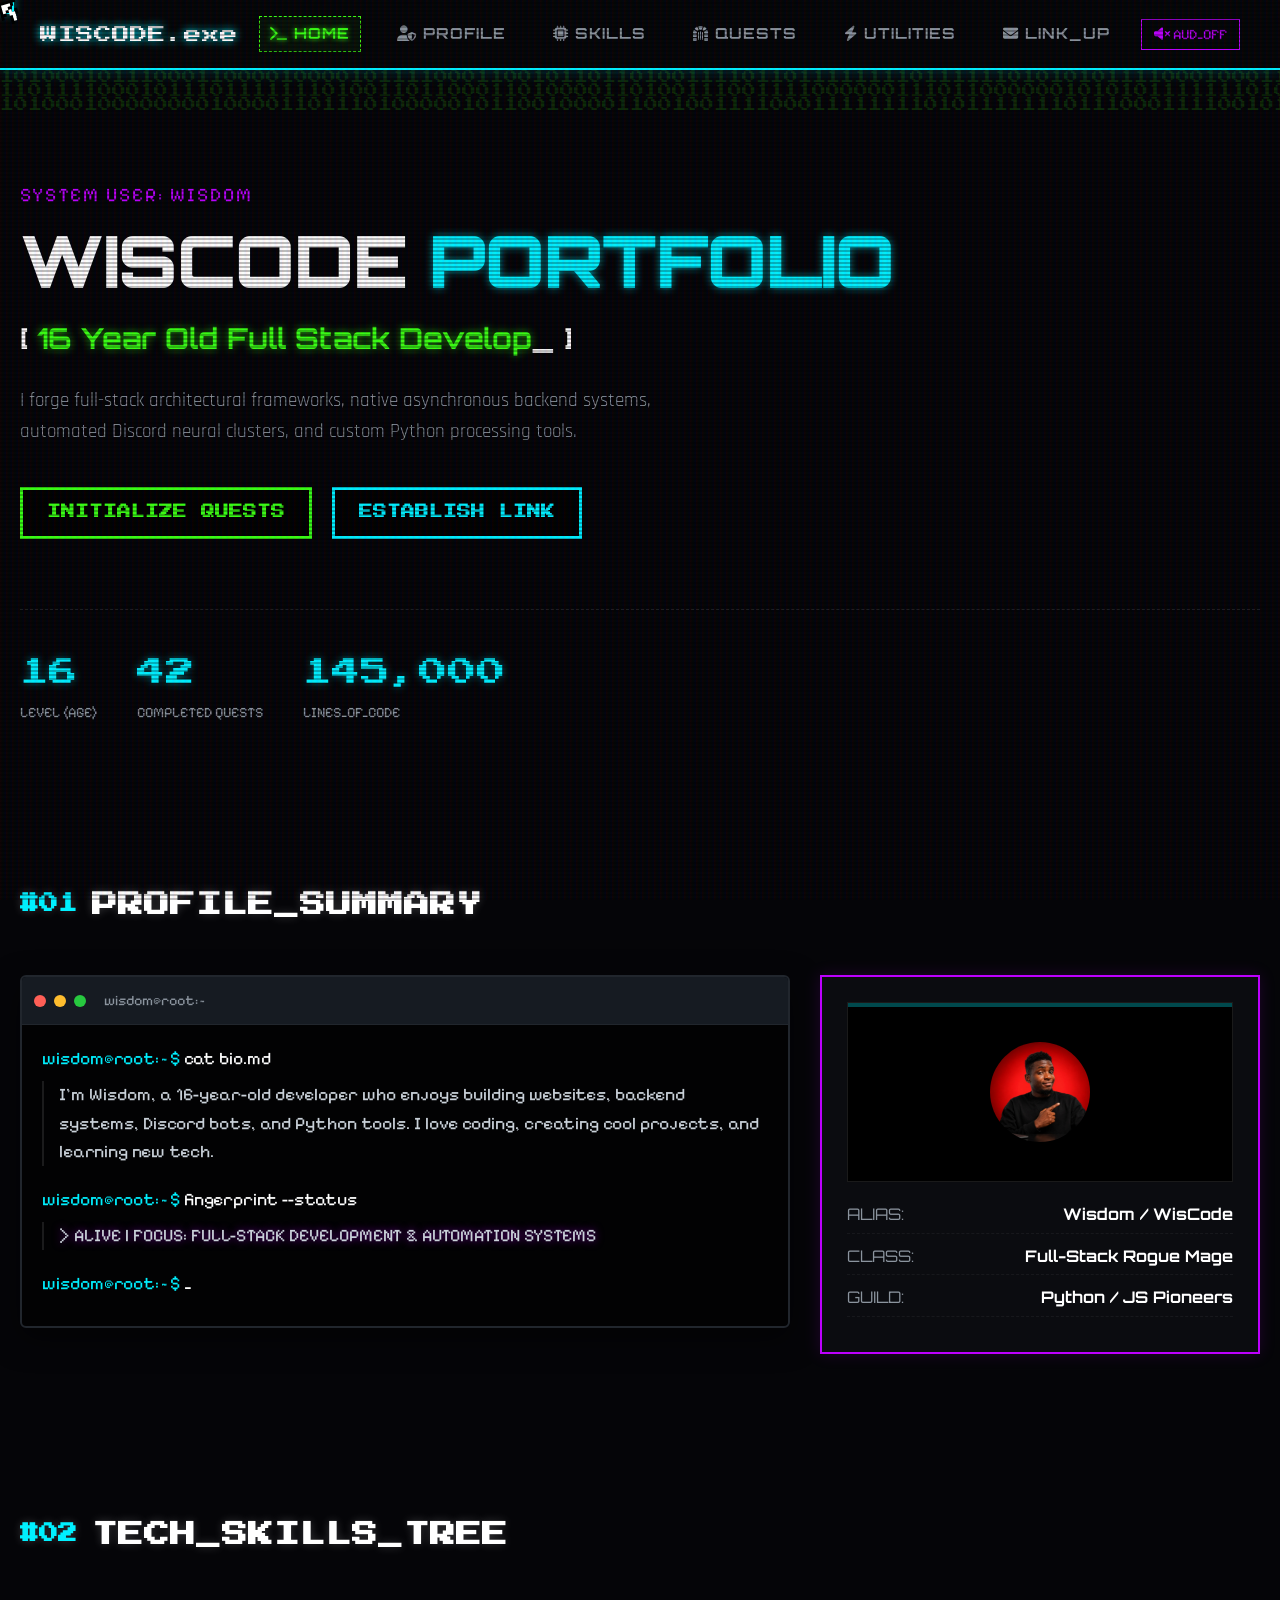
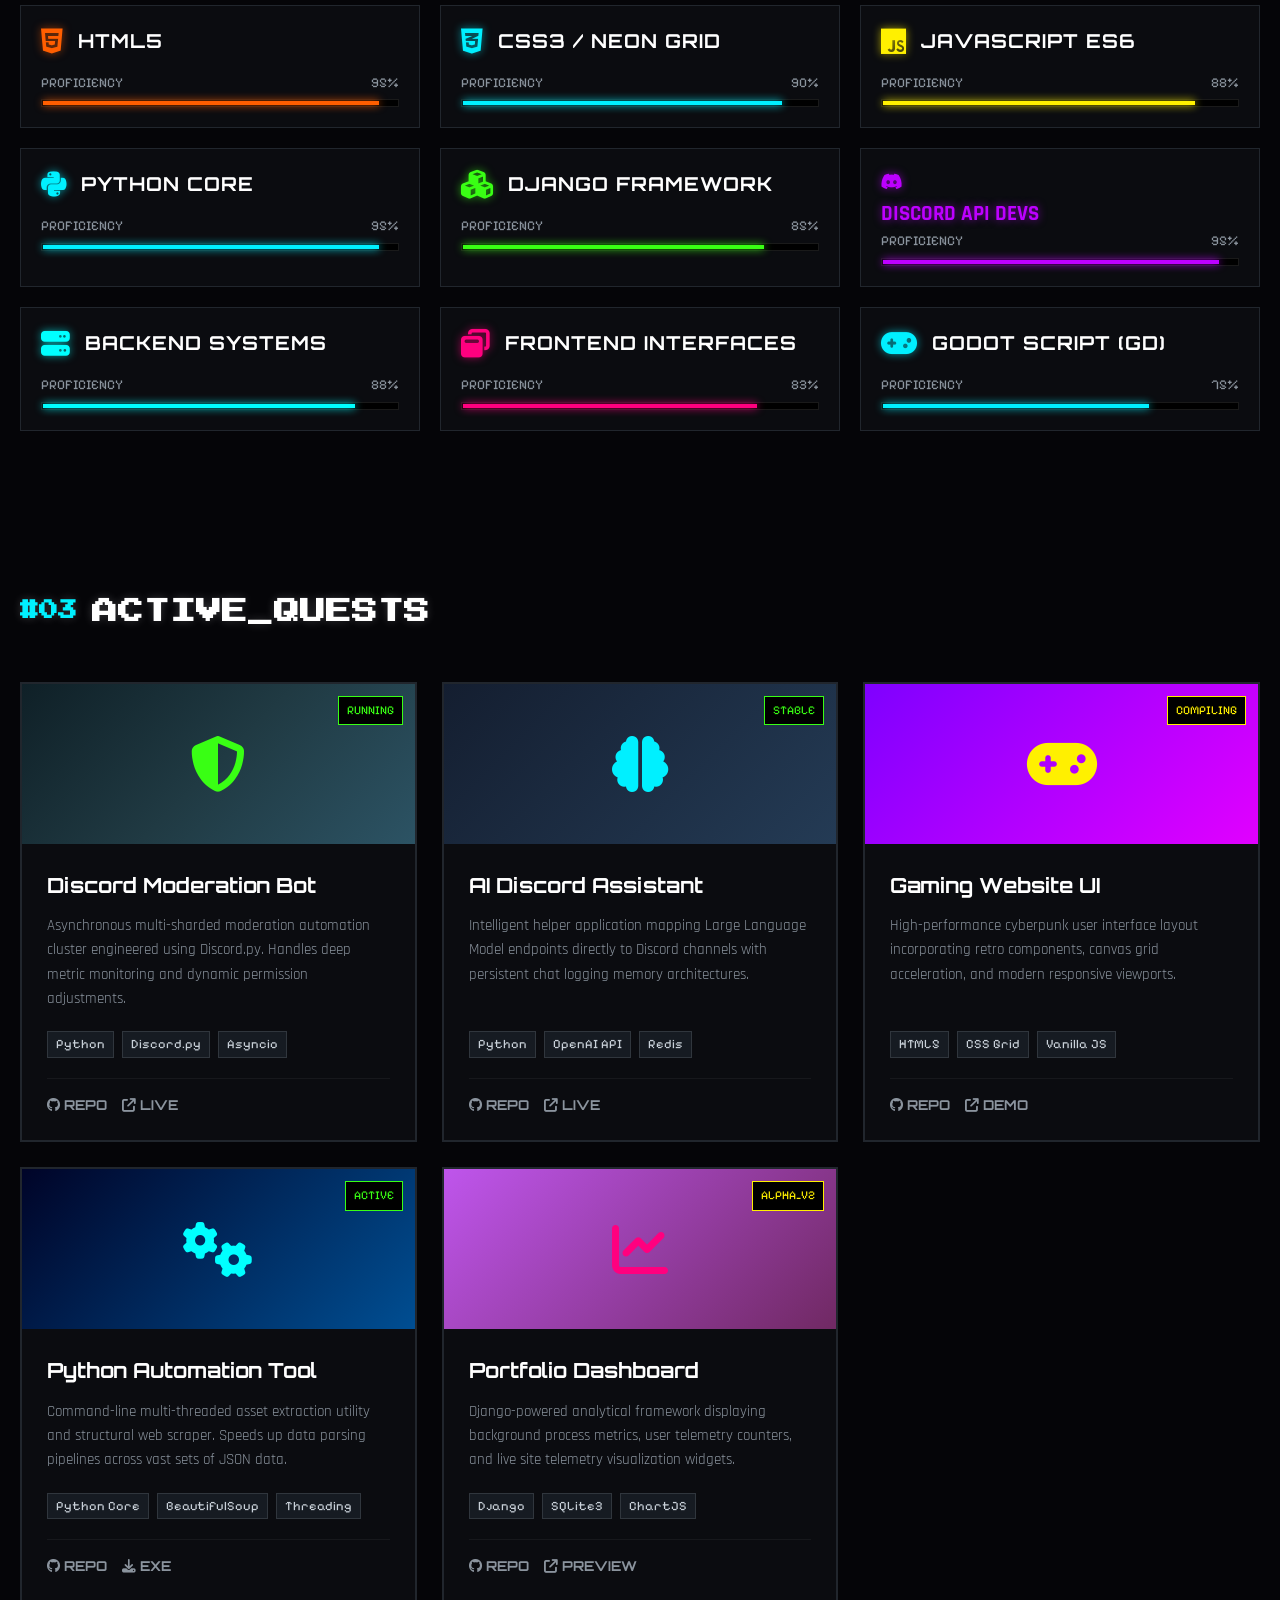
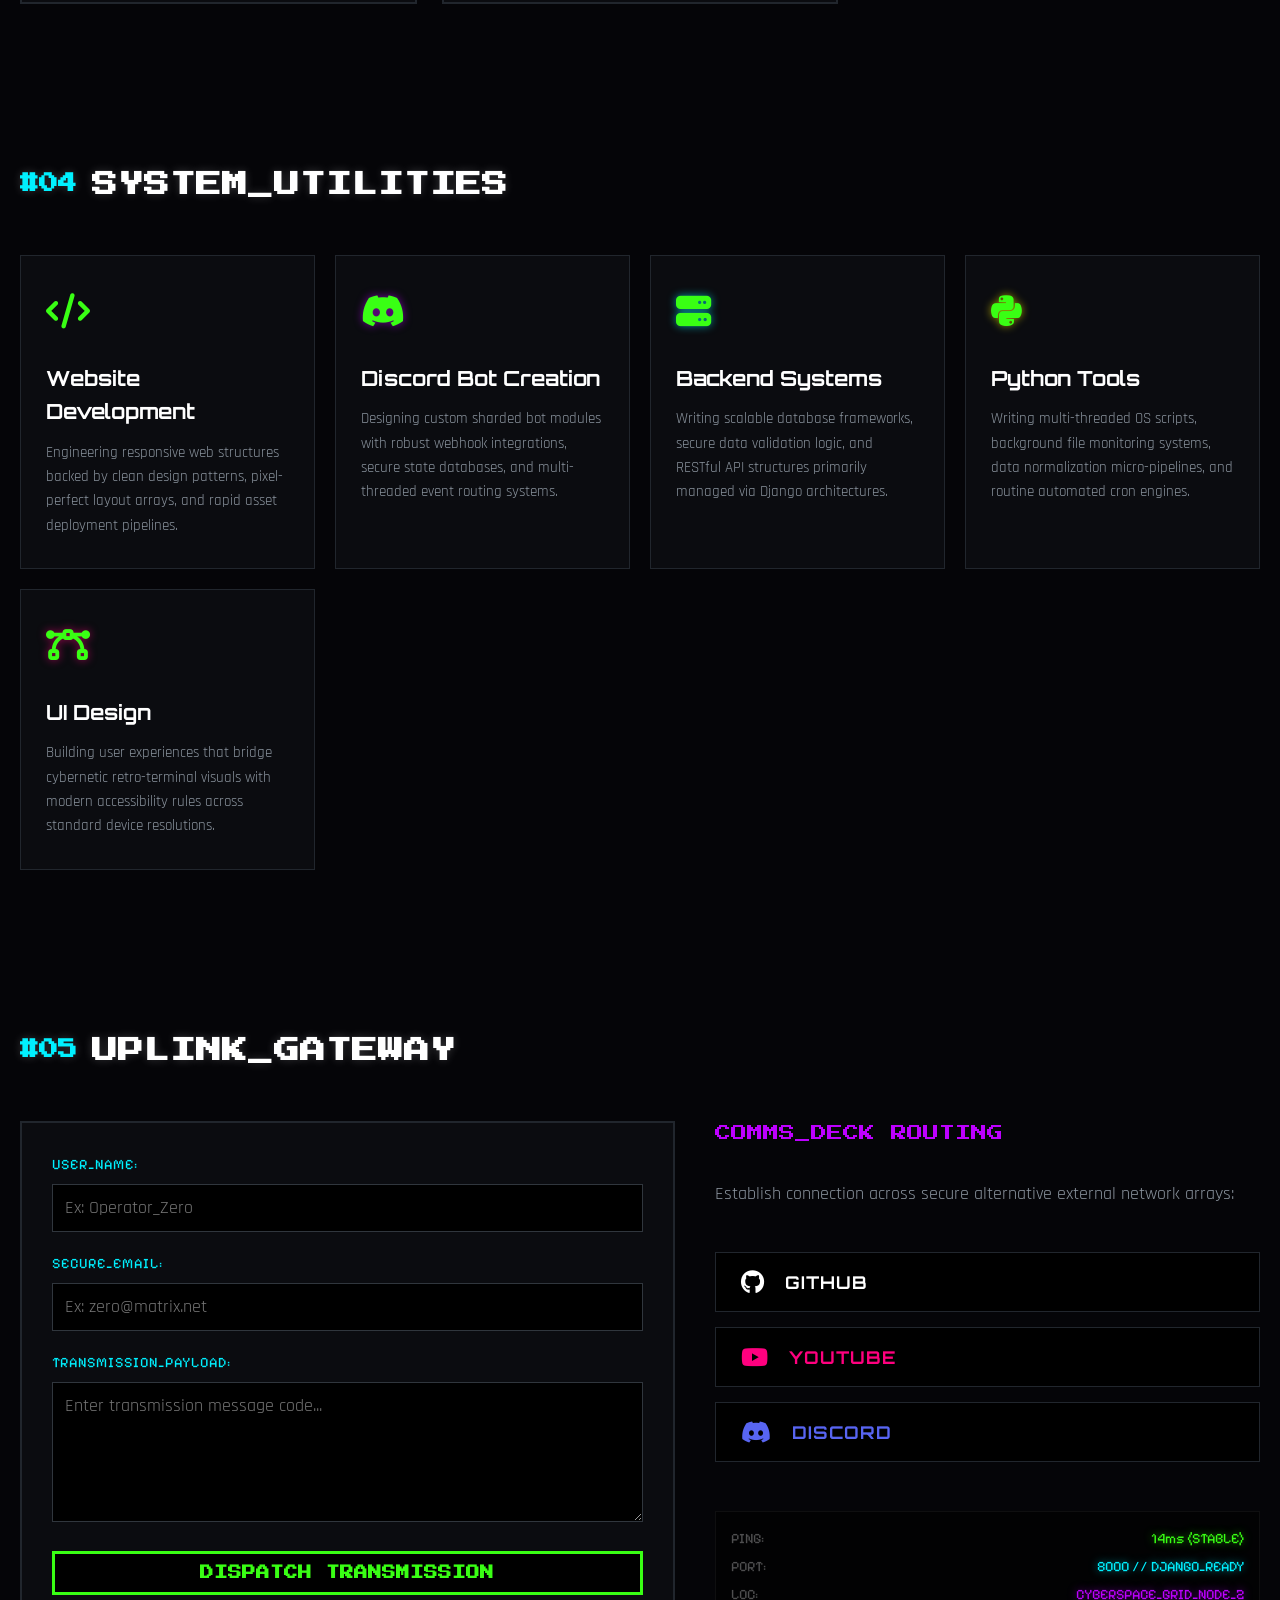
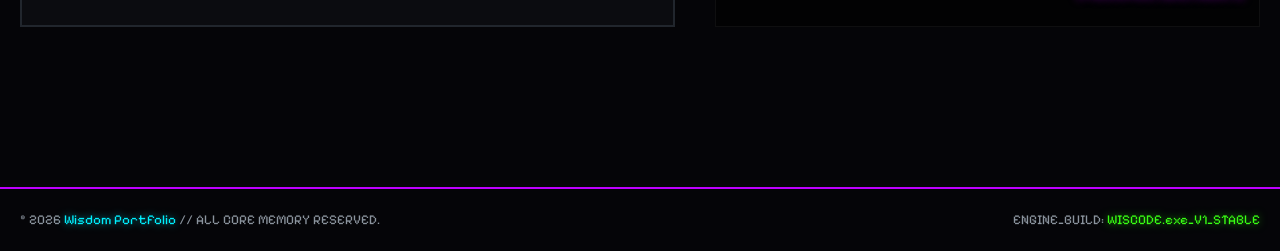
==== index.html @ 7f16a260 "Add files via upload" ====
<!DOCTYPE html>
<html lang="en">

<head>
    <meta charset="UTF-8">
    <meta name="viewport" content="width=device-width, initial-scale=1.0">
    <title>Wis</title>
    <link rel="icon" type="image/png" sizes="256x256" href="static/css/logo.png">
    <link rel="shortcut icon" type="image/png" href="static/css/logo.png">
    <link rel="apple-touch-icon" href="static/css/logo.png">
    <!-- Google Fonts for Retro-Gaming and Cyberpunk Typography -->

    <link rel="preconnect" href="https://fonts.googleapis.com">
    <link rel="preconnect" href="https://fonts.gstatic.com" crossorigin>
    <link
        href="https://fonts.googleapis.com/css2?family=Orbitron:wght@400;700;900&family=Pixelify+Sans:wght@400;700&family=Press+Start+2P&family=Rajdhani:wght@500;700&display=swap"
        rel="stylesheet">

    <!-- FontAwesome for Social and System Icons -->
    <link rel="stylesheet" href="https://cdnjs.cloudflare.com/ajax/libs/font-awesome/6.4.0/css/all.min.css">

    <!-- Stylesheet Link (Django Hook Point) -->
    <link rel="stylesheet" href="/static/css/style.css">
</head>

<body>

    <!-- RETRO BOOT AUDIO ENGINE -->
    <audio id="bg-music" loop src="templates/audio/CUTE DEPRESSED (SLOWED Version).mp3" volume="0.5"></audio>

    <!-- SYSTEM GLITCH LOADING OVERLAY -->
    <div id="loader" class="loader-container">
        <div class="loader-terminal">
            <p class="term-line-fast">> INITIALIZING WISCODE.exe V1.0.0...</p>
            <p class="term-line-fast">> LOADING KERNEL DRIVERS... OK</p>
            <p class="term-line-fast">> CONNECTING TO CYBERSPACE NET_MATRIX... CONNECTED</p>
            <p class="term-line-fast">> INJECTING NEON CHROME ASSETS... 100%</p>
            <div class="pixel-progress-bar">
                <div class="pixel-progress-fill"></div>
            </div>
            <p class="loader-status-text">BOOTING SYSTEM...</p>
        </div>
    </div>

    <!-- CUSTOM HARDWARE CURSOR GRAPHIC -->
    <div class="custom-cursor-core"></div>
    <div class="custom-cursor-trail"></div>

    <!-- AMBIENT MATRIX GRID GRAPHIC LAYER -->
    <div class="matrix-grid-overlay"></div>
    <div class="pixel-rain-canvas-container">
        <canvas id="pixel-rain"></canvas>
    </div>

    <!-- PERSISTENT HEADS-UP DISPLAY / NAVIGATION -->
    <header class="hud-navbar">
        <div class="hud-logo glitch" data-text="WISCODE.exe">WISCODE.exe</div>
        <nav class="hud-menu">
            <a href="#hero" class="hud-link active"><i class="fa-solid antiquewhite fa-terminal"></i> HOME</a>
            <a href="#about" class="hud-link"><i class="fa-solid fa-user-shield"></i> PROFILE</a>
            <a href="#skills" class="hud-link"><i class="fa-solid fa-microchip"></i> SKILLS</a>
            <a href="#projects" class="hud-link"><i class="fa-solid fa-dungeon"></i> QUESTS</a>
            <a href="#services" class="hud-link"><i class="fa-solid fa-bolt"></i> UTILITIES</a>
            <a href="#contact" class="hud-link"><i class="fa-solid fa-envelope"></i> LINK_UP</a>
        </nav>
        <div class="hud-controls">
            <button id="audio-toggle" class="hud-btn" title="Toggle System Audio">
                <i class="fa-solid fa-volume-xmark"></i> AUD_OFF
            </button>
        </div>
    </header>

    <!-- MAIN APPARATUS CONTAINER -->
    <main class="viewport-wrapper">

        <!-- HERO SECTION -->
        <section id="hero" class="view-section hero-viewport">
            <div class="hero-content-frame">
                <div class="system-node-tag">SYSTEM USER: WISDOM</div>
                <h1 class="hero-main-title">WISCODE <span class="text-neon-blue">PORTFOLIO</span></h1>
                <h2 class="hero-subtitle">
                    [ <span id="typing-engine" class="text-neon-green"></span><span class="typing-cursor">_</span> ]
                </h2>
                <p class="hero-descriptive-text">
                    I forge full-stack architectural frameworks, native asynchronous backend systems, automated Discord
                    neural clusters, and custom Python processing tools.
                </p>
                <div class="hero-action-cluster">
                    <a href="#projects" class="btn-pixel binary-neon-green">
                        <span class="btn-inner">INITIALIZE QUESTS</span>
                    </a>
                    <a href="#contact" class="btn-pixel binary-neon-blue">
                        <span class="btn-inner">ESTABLISH LINK</span>
                    </a>
                </div>
            </div>

            <!-- STATS CORNER WIDGET -->
            <div class="stats-counter-widget">
                <div class="stat-node">
                    <span class="stat-count" data-target="16">0</span>
                    <span class="stat-label">LEVEL (AGE)</span>
                </div>
                <div class="stat-node">
                    <span class="stat-count" data-target="42">0</span>
                    <span class="stat-label">COMPLETED QUESTS</span>
                </div>
                <div class="stat-node">
                    <span class="stat-count" data-target="145000">0</span>
                    <span class="stat-label">LINES_OF_CODE</span>
                </div>
            </div>
        </section>

        <!-- ABOUT ME SECTION -->
        <section id="about" class="view-section about-viewport">
            <h2 class="section-heading-pixel"><span class="heading-tag">#01</span> PROFILE_SUMMARY</h2>
            <div class="about-grid-layout">
                <div class="terminal-container">
                    <div class="terminal-header-bar">
                        <span class="terminal-circle red"></span>
                        <span class="terminal-circle yellow"></span>
                        <span class="terminal-circle green"></span>
                        <span class="terminal-title-text">wisdom@root:~</span>
                    </div>
                    <div class="terminal-body-field">
                        <p class="term-output-text"><span class="term-prompt">wisdom@root:~$</span> cat bio.md</p>
                        <p class="term-response-payload">
                            I’m Wisdom, a 16-year-old developer who enjoys building websites, backend systems, Discord
                            bots, and Python tools. I love coding, creating cool projects, and learning new tech.
                        </p>
                        <p class="term-output-text"><span class="term-prompt">wisdom@root:~$</span> fingerprint --status
                        </p>
                        <p class="term-response-payload text-neon-purple">> ALIVE | FOCUS: FULL-STACK DEVELOPMENT &
                            AUTOMATION SYSTEMS</p>
                        <p class="term-output-text"><span class="term-prompt">wisdom@root:~$</span> <span
                                class="typing-cursor">_</span></p>
                    </div>
                </div>
                <div class="identity-card-pixel">
                    <div class="card-glitch-avatar-placeholder">
                        <img src="templates/image/yt.jpg" alt="YouTube Channel Icon"
                            class="fa-solid fa-user-secret asset-avatar-icon"
                            style="width: 100px; height: 100px; border-radius: 50%;">
                        <div class="avatar-scanline"></div>
                    </div>
                    <div class="identity-metadata">
                        <div class="meta-row"><span class="meta-label">ALIAS:</span> <span class="meta-val">Wisdom /
                                WisCode</span></div>
                        <div class="meta-row"><span class="meta-label">CLASS:</span> <span class="meta-val">Full-Stack
                                Rogue Mage</span></div>
                        <div class="meta-row"><span class="meta-label">GUILD:</span> <span class="meta-val">Python / JS
                                Pioneers</span></div>
                    </div>
                </div>
            </div>
        </section>

        <!-- SKILLS SECTION -->
        <section id="skills" class="view-section skills-viewport">
            <h2 class="section-heading-pixel"><span class="heading-tag">#02</span> TECH_SKILLS_TREE</h2>
            <div class="skills-matrix-grid">

                <!-- HTML Card -->
                <div class="skill-node-card">
                    <div class="skill-card-header">
                        <i class="fa-brands fa-html5 text-neon-orange"></i>
                        <h3>HTML5</h3>
                    </div>
                    <div class="skill-meter-wrapper">
                        <div class="skill-meter-metrics"><span class="meter-label">PROFICIENCY</span><span
                                class="meter-percentage">95%</span></div>
                        <div class="skill-meter-track">
                            <div class="skill-meter-fill progress-orange" data-width="95%"></div>
                        </div>
                    </div>
                </div>

                <!-- CSS Card -->
                <div class="skill-node-card">
                    <div class="skill-card-header">
                        <i class="fa-brands fa-css3-alt text-neon-blue"></i>
                        <h3>CSS3 / NEON GRID</h3>
                    </div>
                    <div class="skill-meter-wrapper">
                        <div class="skill-meter-metrics"><span class="meter-label">PROFICIENCY</span><span
                                class="meter-percentage">90%</span></div>
                        <div class="skill-meter-track">
                            <div class="skill-meter-fill progress-blue" data-width="90%"></div>
                        </div>
                    </div>
                </div>

                <!-- JavaScript Card -->
                <div class="skill-node-card">
                    <div class="skill-card-header">
                        <i class="fa-brands fa-js text-neon-yellow"></i>
                        <h3>JAVASCRIPT ES6</h3>
                    </div>
                    <div class="skill-meter-wrapper">
                        <div class="skill-meter-metrics"><span class="meter-label">PROFICIENCY</span><span
                                class="meter-percentage">88%</span></div>
                        <div class="skill-meter-track">
                            <div class="skill-meter-fill progress-yellow" data-width="88%"></div>
                        </div>
                    </div>
                </div>

                <!-- Python Card -->
                <div class="skill-node-card">
                    <div class="skill-card-header">
                        <i class="fa-brands fa-python text-neon-blue"></i>
                        <h3>PYTHON CORE</h3>
                    </div>
                    <div class="skill-meter-wrapper">
                        <div class="skill-meter-metrics"><span class="meter-label">PROFICIENCY</span><span
                                class="meter-percentage">95%</span></div>
                        <div class="skill-meter-track">
                            <div class="skill-meter-fill progress-blue" data-width="95%"></div>
                        </div>
                    </div>
                </div>

                <!-- Django Card -->
                <div class="skill-node-card">
                    <div class="skill-card-header">
                        <i class="fa-solid fa-cubes text-neon-green"></i>
                        <h3>DJANGO FRAMEWORK</h3>
                    </div>
                    <div class="skill-meter-wrapper">
                        <div class="skill-meter-metrics"><span class="meter-label">PROFICIENCY</span><span
                                class="meter-percentage">85%</span></div>
                        <div class="skill-meter-track">
                            <div class="skill-meter-fill progress-green" data-width="85%"></div>
                        </div>
                    </div>
                </div>

                <!-- Discord Bot Development Card -->
                <div class="skill-node-card">
                    <div class="skill-brands fa-discord text-neon-purple">
                        <i class="fa-brands fa-discord"></i>
                        <h3>DISCORD API DEVS</h3>
                    </div>
                    <div class="skill-meter-wrapper">
                        <div class="skill-meter-metrics"><span class="meter-label">PROFICIENCY</span><span
                                class="meter-percentage">95%</span></div>
                        <div class="skill-meter-track">
                            <div class="skill-meter-fill progress-purple" data-width="95%"></div>
                        </div>
                    </div>
                </div>

                <!-- Backend Development Card -->
                <div class="skill-node-card">
                    <div class="skill-card-header">
                        <i class="fa-solid fa-server text-neon-cyan"></i>
                        <h3>BACKEND SYSTEMS</h3>
                    </div>
                    <div class="skill-meter-wrapper">
                        <div class="skill-meter-metrics"><span class="meter-label">PROFICIENCY</span><span
                                class="meter-percentage">88%</span></div>
                        <div class="skill-meter-track">
                            <div class="skill-meter-fill progress-cyan" data-width="88%"></div>
                        </div>
                    </div>
                </div>

                <!-- Frontend Development Card -->
                <div class="skill-node-card">
                    <div class="skill-card-header">
                        <i class="fa-solid fa-window-restore text-neon-pink"></i>
                        <h3>FRONTEND INTERFACES</h3>
                    </div>
                    <div class="skill-meter-wrapper">
                        <div class="skill-meter-metrics"><span class="meter-label">PROFICIENCY</span><span
                                class="meter-percentage">83%</span></div>
                        <div class="skill-meter-track">
                            <div class="skill-meter-fill progress-pink" data-width="83%"></div>
                        </div>
                    </div>
                </div>

                <!---Password to formspree: c.afEqEf4!*EfVS-->
                <!-- Godot Script Card -->
                <div class="skill-node-card">
                    <div class="skill-card-header">
                        <i class="fa-solid fa-gamepad text-neon-blue"></i>
                        <h3>GODOT SCRIPT (GD)</h3>
                    </div>
                    <div class="skill-meter-wrapper">
                        <div class="skill-meter-metrics"><span class="meter-label">PROFICIENCY</span><span
                                class="meter-percentage">75%</span></div>
                        <div class="skill-meter-track">
                            <div class="skill-meter-fill progress-blue" data-width="75%"></div>
                        </div>
                    </div>
                </div>

            </div>
        </section>

        <!-- PROJECTS SECTION -->
        <section id="projects" class="view-section projects-viewport">
            <h2 class="section-heading-pixel"><span class="heading-tag">#03</span> ACTIVE_QUESTS</h2>
            <div class="projects-display-matrix">

                <!-- Project 1 -->
                <div class="project-matrix-card">
                    <div class="project-media-wrapper">
                        <div class="project-media-fallback p-bg-1"><i class="fa-solid fa-shield-halved"></i></div>
                        <span class="project-card-status status-online">RUNNING</span>
                    </div>
                    <div class="project-card-payload">
                        <h3 class="project-card-title">Discord Moderation Bot</h3>
                        <p class="project-card-description">Asynchronous multi-sharded moderation automation cluster
                            engineered using Discord.py. Handles deep metric monitoring and dynamic permission
                            adjustments.</p>
                        <div class="project-tech-badge-row">
                            <span class="tech-badge">Python</span>
                            <span class="tech-badge">Discord.py</span>
                            <span class="tech-badge">Asyncio</span>
                        </div>
                        <div class="project-hyperlink-dock">
                            <a href="#" class="project-dock-link"><i class="fa-brands fa-github"></i> REPO</a>
                            <a href="#" class="project-dock-link"><i class="fa-solid fa-arrow-up-right-from-square"></i>
                                LIVE</a>
                        </div>
                    </div>
                </div>

                <!-- Project 2 -->
                <div class="project-matrix-card">
                    <div class="project-media-wrapper">
                        <div class="project-media-fallback p-bg-2"><i class="fa-solid fa-brain"></i></div>
                        <span class="project-card-status status-online">STABLE</span>
                    </div>
                    <div class="project-card-payload">
                        <h3 class="project-card-title">AI Discord Assistant</h3>
                        <p class="project-card-description">Intelligent helper application mapping Large Language Model
                            endpoints directly to Discord channels with persistent chat logging memory architectures.
                        </p>
                        <div class="project-tech-badge-row">
                            <span class="tech-badge">Python</span>
                            <span class="tech-badge">OpenAI API</span>
                            <span class="tech-badge">Redis</span>
                        </div>
                        <div class="project-hyperlink-dock">
                            <a href="#" class="project-dock-link"><i class="fa-brands fa-github"></i> REPO</a>
                            <a href="#" class="project-dock-link"><i class="fa-solid fa-arrow-up-right-from-square"></i>
                                LIVE</a>
                        </div>
                    </div>
                </div>

                <!-- Project 3 -->
                <div class="project-matrix-card">
                    <div class="project-media-wrapper">
                        <div class="project-media-fallback p-bg-3"><i class="fa-solid fa-gamepad"></i></div>
                        <span class="project-card-status status-dev">COMPILING</span>
                    </div>
                    <div class="project-card-payload">
                        <h3 class="project-card-title">Gaming Website UI</h3>
                        <p class="project-card-description">High-performance cyberpunk user interface layout
                            incorporating retro components, canvas grid acceleration, and modern responsive viewports.
                        </p>
                        <div class="project-tech-badge-row">
                            <span class="tech-badge">HTML5</span>
                            <span class="tech-badge">CSS Grid</span>
                            <span class="tech-badge">Vanilla JS</span>
                        </div>
                        <div class="project-hyperlink-dock">
                            <a href="#" class="project-dock-link"><i class="fa-brands fa-github"></i> REPO</a>
                            <a href="#" class="project-dock-link"><i class="fa-solid fa-arrow-up-right-from-square"></i>
                                DEMO</a>
                        </div>
                    </div>
                </div>

                <!-- Project 4 -->
                <div class="project-matrix-card">
                    <div class="project-media-wrapper">
                        <div class="project-media-fallback p-bg-4"><i class="fa-solid fa-gears"></i></div>
                        <span class="project-card-status status-online">ACTIVE</span>
                    </div>
                    <div class="project-card-payload">
                        <h3 class="project-card-title">Python Automation Tool</h3>
                        <p class="project-card-description">Command-line multi-threaded asset extraction utility and
                            structural web scraper. Speeds up data parsing pipelines across vast sets of JSON data.</p>
                        <div class="project-tech-badge-row">
                            <span class="tech-badge">Python Core</span>
                            <span class="tech-badge">BeautifulSoup</span>
                            <span class="tech-badge">Threading</span>
                        </div>
                        <div class="project-hyperlink-dock">
                            <a href="#" class="project-dock-link"><i class="fa-brands fa-github"></i> REPO</a>
                            <a href="#" class="project-dock-link"><i class="fa-solid fa-download"></i> EXE</a>
                        </div>
                    </div>
                </div>

                <!-- Project 5 -->
                <div class="project-matrix-card">
                    <div class="project-media-wrapper">
                        <div class="project-media-fallback p-bg-5"><i class="fa-solid fa-chart-line"></i></div>
                        <span class="project-card-status status-dev">ALPHA_V2</span>
                    </div>
                    <div class="project-card-payload">
                        <h3 class="project-card-title">Portfolio Dashboard</h3>
                        <p class="project-card-description">Django-powered analytical framework displaying background
                            process metrics, user telemetry counters, and live site telemetry visualization widgets.</p>
                        <div class="project-tech-badge-row">
                            <span class="tech-badge">Django</span>
                            <span class="tech-badge">SQLite3</span>
                            <span class="tech-badge">ChartJS</span>
                        </div>
                        <div class="project-hyperlink-dock">
                            <a href="#" class="project-dock-link"><i class="fa-brands fa-github"></i> REPO</a>
                            <a href="#" class="project-dock-link"><i class="fa-solid fa-arrow-up-right-from-square"></i>
                                PREVIEW</a>
                        </div>
                    </div>
                </div>

            </div>
        </section>

        <!-- SERVICES SECTION -->
        <section id="services" class="view-section services-viewport">
            <h2 class="section-heading-pixel"><span class="heading-tag">#04</span> SYSTEM_UTILITIES</h2>
            <div class="services-matrix-grid">

                <!-- Service 1 -->
                <div class="service-node-panel">
                    <div class="service-icon-accent"><i class="fa-solid fa-code"></i></div>
                    <h3 class="service-panel-title">Website Development</h3>
                    <p class="service-panel-description">Engineering responsive web structures backed by clean design
                        patterns, pixel-perfect layout arrays, and rapid asset deployment pipelines.</p>
                </div>

                <!-- Service 2 -->
                <div class="service-node-panel">
                    <div class="service-icon-accent text-neon-purple"><i class="fa-brands fa-discord"></i></div>
                    <h3 class="service-panel-title">Discord Bot Creation</h3>
                    <p class="service-panel-description">Designing custom sharded bot modules with robust webhook
                        integrations, secure state databases, and multi-threaded event routing systems.</p>
                </div>

                <!-- Service 3 -->
                <div class="service-node-panel">
                    <div class="service-icon-accent text-neon-blue"><i class="fa-solid fa-server"></i></div>
                    <h3 class="service-panel-title">Backend Systems</h3>
                    <p class="service-panel-description">Writing scalable database frameworks, secure data validation
                        logic, and RESTful API structures primarily managed via Django architectures.</p>
                </div>

                <!-- Service 4 -->
                <div class="service-node-panel">
                    <div class="service-icon-accent text-neon-yellow"><i class="fa-brands fa-python"></i></div>
                    <h3 class="service-panel-title">Python Tools</h3>
                    <p class="service-panel-description">Writing multi-threaded OS scripts, background file monitoring
                        systems, data normalization micro-pipelines, and routine automated cron engines.</p>
                </div>

                <!-- Service 5 -->
                <div class="service-node-panel">
                    <div class="service-icon-accent text-neon-pink"><i class="fa-solid fa-bezier-curve"></i></div>
                    <h3 class="service-panel-title">UI Design</h3>
                    <p class="service-panel-description">Building user experiences that bridge cybernetic retro-terminal
                        visuals with modern accessibility rules across standard device resolutions.</p>
                </div>

            </div>
        </section>

        <!-- CONTACT SECTION -->
        <section id="contact" class="view-section contact-viewport">
            <h2 class="section-heading-pixel"><span class="heading-tag">#05</span> UPLINK_GATEWAY</h2>
            <div class="contact-terminal-grid">

                <!-- Link form panel (Prepped for Django forms) -->
                <div class="contact-form-hull">
                    <form action="https://formspree.io/f/xkoerarp" method="POST" class="pixel-form-element">

                        <div class="form-input-block">
                            <label class="form-input-label">USER_NAME:</label>
                            <input type="text" name="Username" class="form-text-field" required
                                placeholder="Ex: Operator_Zero">
                        </div>

                        <div class="form-input-block">
                            <label class="form-input-label">SECURE_EMAIL:</label>
                            <input type="email" name="Email" class="form-text-field" required
                                placeholder="Ex: zero@matrix.net">
                        </div>

                        <div class="form-input-block">
                            <label class="form-input-label">TRANSMISSION_PAYLOAD:</label>
                            <textarea name="Message" class="form-textarea-field" required
                                placeholder="Enter transmission message code..."></textarea>
                        </div>

                        <button type="submit" class="btn-pixel binary-neon-green form-submit-override">
                            <span class="btn-inner">DISPATCH TRANSMISSION</span>
                        </button>

                    </form>
                </div>

                <!-- Live Info & Social Terminal Matrix -->
                <div class="social-comms-deck">
                    <div class="comms-panel-header">COMMS_DECK ROUTING</div>
                    <p class="comms-meta-intro">Establish connection across secure alternative external network arrays:
                    </p>

                    <div class="social-button-row">
                        <a href="https://github.com/Wisdom-oselene" target="_blank"
                            class="social-neon-anchor git-neon-glow" title="GitHub Profile Gateway">
                            <i class="fa-brands fa-github"></i> <span class="anchor-label">GITHUB</span>
                        </a>
                        <a href="https://www.youtube.com/@Wisdom0-Ai-Code" target="_blank"
                            class="social-neon-anchor youtube-neon-glow" title="YouTube Media Stream">
                            <i class="fa-brands fa-youtube"></i> <span class="anchor-label">YOUTUBE</span>
                        </a>
                        <a href="https://discord.com" target="_blank" class="social-neon-anchor discord-neon-glow"
                            title="Discord Secure Guild Server">
                            <i class="fa-brands fa-discord"></i> <span class="anchor-label">DISCORD</span>
                        </a>
                    </div>

                    <div class="terminal-diagnostic-box">
                        <div class="diagnostic-row"><span class="diag-label">PING:</span> <span
                                class="diag-val text-neon-green">14ms (STABLE)</span></div>
                        <div class="diagnostic-row"><span class="diag-label">PORT:</span> <span
                                class="diag-val text-neon-blue">8000 // DJANGO_READY</span></div>
                        <div class="diagnostic-row"><span class="diag-label">LOC:</span> <span
                                class="diag-val text-neon-purple">CYBERSPACE_GRID_NODE_Z</span></div>
                    </div>
                </div>

            </div>
        </section>

    </main>

    <!-- FOOTER INTERFACE SECTION -->
    <footer class="hud-footer">
        <p class="footer-copyright">&copy; 2026 <span class="text-neon-blue">Wisdom Portfolio</span> // ALL CORE MEMORY
            RESERVED.</p>
        <p class="footer-build-signature">ENGINE_BUILD: <span class="text-neon-green">WISCODE.exe_V1_STABLE</span></p>
    </footer>

    <!-- JavaScript Link (Django Static Location Point) -->
    <script src="/static/js/main.js"></script>
</body>

</html>
---- static/css/style.css ----
/* ==========================================================================
   CSS SPECIFICATION ENGINE: WISCODE PORTFOLIO
   ========================================================================== */

:root {
    --bg-deep-black: #050508;
    --bg-dark-gray: #0b0c10;
    --bg-terminal: #020203;

    --neon-green: #39ff14;
    --neon-blue: #00f0ff;
    --neon-purple: #bd00ff;
    --neon-pink: #ff007f;
    --neon-yellow: #fff000;
    --neon-cyan: #00ffff;
    --neon-orange: #ff5e00;

    --text-white: #ffffff;
    --text-muted: #8b949e;

    --font-pixel: 'Pixelify Sans', cursive;
    --font-retro: 'Press Start 2P', cursive;
    --font-tech: 'Orbitron', sans-serif;
    --font-clean: 'Rajdhani', sans-serif;

    --pixel-border-style: 4px solid var(--text-white);
}

/* GLOBAL CONFIGURATION ARRAYS */
* {
    box-sizing: border-box;
    margin: 0;
    padding: 0;
    cursor: none;
    /* Deactivates global desktop hardware cursor pointer */
    scroll-behavior: smooth;
}

body {
    background-color: var(--bg-deep-black);
    color: var(--text-white);
    font-family: var(--font-clean);
    font-size: 1.1rem;
    line-height: 1.6;
    overflow-x: hidden;
    position: relative;
}

/* SYSTEM GLITCH LOADING INTERFACE PACK */
.loader-container {
    position: fixed;
    top: 0;
    left: 0;
    width: 100vw;
    height: 100vh;
    background-color: var(--bg-terminal);
    z-index: 99999;
    display: flex;
    justify-content: center;
    align-items: center;
    padding: 20px;
    transition: opacity 0.5s ease, visibility 0.5s;
}

.loader-container.sys-loaded {
    opacity: 0;
    visibility: hidden;
}

.loader-terminal {
    width: 100%;
    max-width: 650px;
    background-color: rgba(10, 10, 15, 0.95);
    border: 3px solid var(--neon-green);
    box-shadow: 0 0 20px rgba(57, 255, 20, 0.3);
    padding: 25px;
    font-family: var(--font-pixel);
}

.loader-terminal p {
    color: var(--neon-green);
    margin-bottom: 10px;
    font-size: 1rem;
}

.pixel-progress-bar {
    width: 100%;
    height: 20px;
    border: 2px solid var(--neon-green);
    background-color: #000;
    margin: 20px 0;
    padding: 2px;
}

.pixel-progress-fill {
    width: 0%;
    height: 100%;
    background-color: var(--neon-green);
    transition: width 0.1s linear;
}

.loader-status-text {
    text-align: center;
    animation: blink-rate 0.8s infinite alternate;
}

/* CUSTOM INTERACTIVE HARDWARE CURSORS */
.custom-cursor-core {
    position: fixed;
    pointer-events: none;
    z-index: 999999;
    /* Aligns top-left corner tip of the Minecraft SVG arrow to exact pointer coordinates */
    transform: translate(0, 0);
    width: 24px;
    height: 24px;
    background: transparent !important;
    /* Removes old glowing green square background block */
    box-shadow: none !important;
}

.custom-cursor-trail {
    width: 28px;
    height: 28px;
    border: 2px solid var(--neon-blue);
    position: fixed;
    pointer-events: none;
    z-index: 999998;
    transform: translate(-50%, -50%);
    /* Pixelated box-shadow gives the trailing ring an old-school display aura */
    box-shadow: 0 0 10px rgba(0, 240, 255, 0.4);
    border-radius: 0px;
    /* Changes tracking loop trail element shape into a retro box grid */
    transition: transform 0.08s cubic-bezier(0.25, 1, 0.5, 1), border-color 0.2s ease;
}

/* AMBIENT CANVAS MATRIX & BACKGROUND ELEMENTS */
.matrix-grid-overlay {
    position: fixed;
    top: 0;
    left: 0;
    width: 100%;
    height: 100%;
    background-image: linear-gradient(rgba(18, 16, 16, 0) 50%, rgba(0, 0, 0, 0.25) 50%), linear-gradient(90deg, rgba(255, 0, 0, 0.06), rgba(0, 255, 0, 0.02), rgba(0, 0, 255, 0.06));
    background-size: 100% 4px, 6px 100%;
    pointer-events: none;
    z-index: 9999;
}

.pixel-rain-canvas-container {
    position: fixed;
    top: 0;
    left: 0;
    width: 100%;
    height: 100%;
    z-index: -1;
    opacity: 0.15;
    pointer-events: none;
}

canvas#pixel-rain {
    width: 100%;
    height: 100%;
}

/* UTILITY UTTERANCE AND GLOBAL TYPOGRAPHY MODS */
.text-neon-green {
    color: var(--neon-green);
    text-shadow: 0 0 8px rgba(57, 255, 20, 0.6);
}

.text-neon-blue {
    color: var(--neon-blue);
    text-shadow: 0 0 8px rgba(0, 240, 255, 0.6);
}

.text-neon-purple {
    color: var(--neon-purple);
    text-shadow: 0 0 8px rgba(189, 0, 255, 0.6);
}

.text-neon-pink {
    color: var(--neon-pink);
    text-shadow: 0 0 8px rgba(255, 0, 127, 0.6);
}

.text-neon-yellow {
    color: var(--neon-yellow);
    text-shadow: 0 0 8px rgba(255, 240, 0, 0.6);
}

.text-neon-cyan {
    color: var(--neon-cyan);
    text-shadow: 0 0 8px rgba(0, 255, 255, 0.6);
}

.text-neon-orange {
    color: var(--neon-orange);
    text-shadow: 0 0 8px rgba(255, 94, 0, 0.6);
}

.glitch {
    position: relative;
}

.glitch::before,
.glitch::after {
    content: attr(data-text);
    position: absolute;
    top: 0;
    left: 0;
    width: 100%;
    height: 100%;
    background: var(--bg-deep-black);
}

.glitch::before {
    left: 2px;
    text-shadow: -1px 0 var(--neon-pink);
    clip: rect(44px, 450px, 56px, 0);
    animation: glitch-anim 5s infinite linear alternate-reverse;
}

.glitch::after {
    left: -2px;
    text-shadow: -1px 0 var(--neon-blue);
    clip: rect(85px, 450px, 140px, 0);
    animation: glitch-anim2 5s infinite linear alternate-reverse;
}

/* PERSISTENT HEADS-UP DISPLAY (HUD) NAVBAR */
.hud-navbar {
    position: fixed;
    top: 0;
    left: 0;
    width: 100%;
    height: 70px;
    background-color: rgba(5, 5, 8, 0.9);
    border-bottom: 2px solid var(--neon-blue);
    box-shadow: 0 2px 15px rgba(0, 240, 255, 0.2);
    display: flex;
    justify-content: space-between;
    align-items: center;
    padding: 0 40px;
    z-index: 9000;
    backdrop-filter: blur(4px);
}

.hud-logo {
    font-family: var(--font-retro);
    font-size: 1.1rem;
    color: var(--text-white);
    text-shadow: 0 0 8px var(--neon-blue);
}

.hud-menu {
    display: flex;
    gap: 25px;
}

.hud-link {
    text-decoration: none;
    color: var(--text-muted);
    font-family: var(--font-tech);
    font-weight: 700;
    font-size: 0.95rem;
    letter-spacing: 1px;
    transition: all 0.3s ease;
    padding: 5px 10px;
    border: 1px solid transparent;
}

.hud-link:hover,
.hud-link.active {
    color: var(--neon-green);
    border: 1px dashed var(--neon-green);
    background-color: rgba(57, 255, 20, 0.05);
    text-shadow: 0 0 5px var(--neon-green);
}

.hud-btn {
    background: transparent;
    border: 1px solid var(--neon-purple);
    color: var(--neon-purple);
    font-family: var(--font-pixel);
    padding: 6px 12px;
    font-size: 0.9rem;
    transition: all 0.3s cubic-bezier(0.175, 0.885, 0.32, 1.275);
}

.hud-btn:hover {
    background-color: var(--neon-purple);
    color: #000;
    box-shadow: 0 0 10px var(--neon-purple);
}

/* GLOBAL STRUCTURAL CONTAINER PACKS */
.viewport-wrapper {
    width: 100%;
    max-width: 1300px;
    margin: 0 auto;
    padding: 100px 20px 40px 20px;
}

.view-section {
    padding: 80px 0;
    opacity: 0;
    transform: translateY(40px);
    transition: opacity 0.8s ease-out, transform 0.8s ease-out;
}

.view-section.element-visible {
    opacity: 1;
    transform: translateY(0);
}

.section-heading-pixel {
    font-family: var(--font-retro);
    font-size: 1.6rem;
    margin-bottom: 50px;
    color: var(--text-white);
    text-shadow: 0 0 10px rgba(255, 255, 255, 0.2);
    display: flex;
    align-items: center;
    gap: 15px;
}

.heading-tag {
    color: var(--neon-blue);
    font-size: 1.2rem;
}

/* RETRO PIXEL BUTTON STRUCTURE */
.btn-pixel {
    display: inline-block;
    text-decoration: none;
    padding: 3px;
    position: relative;
    background: var(--text-white);
    transition: transform 0.1s ease;
}

.btn-inner {
    display: block;
    padding: 12px 24px;
    font-family: var(--font-retro);
    font-size: 0.85rem;
    font-weight: bold;
    color: #000;
    background: var(--text-white);
    transition: all 0.2s ease;
}

.binary-neon-green {
    background: var(--neon-green);
}

.binary-neon-green .btn-inner {
    background: #000;
    color: var(--neon-green);
}

.binary-neon-blue {
    background: var(--neon-blue);
}

.binary-neon-blue .btn-inner {
    background: #000;
    color: var(--neon-blue);
}

.btn-pixel:hover {
    transform: scale(1.03);
}

.binary-neon-green:hover .btn-inner {
    background: var(--neon-green);
    color: #000;
    box-shadow: 0 0 15px var(--neon-green);
}

.binary-neon-blue:hover .btn-inner {
    background: var(--neon-blue);
    color: #000;
    box-shadow: 0 0 15px var(--neon-blue);
}

/* HERO SECTION SPECIFICS */
.hero-viewport {
    min-height: calc(85vh - 100px);
    display: flex;
    flex-direction: column;
    justify-content: center;
    position: relative;
}

.system-node-tag {
    font-family: var(--font-pixel);
    color: var(--neon-purple);
    letter-spacing: 2px;
    font-size: 1.2rem;
    margin-bottom: 10px;
}

.hero-main-title {
    font-family: var(--font-tech);
    font-size: 4.5rem;
    font-weight: 900;
    line-height: 1.1;
    margin-bottom: 15px;
    letter-spacing: -1px;
}

.hero-subtitle {
    font-family: var(--font-tech);
    font-size: 1.8rem;
    font-weight: 700;
    margin-bottom: 25px;
    color: var(--text-white);
}

.typing-cursor {
    animation: blink-rate 0.7s infinite;
}

.hero-descriptive-text {
    max-width: 650px;
    color: var(--text-muted);
    font-size: 1.2rem;
    margin-bottom: 40px;
}

.hero-action-cluster {
    display: flex;
    gap: 20px;
    flex-wrap: wrap;
}

/* REAL-TIME RUNNING STATS INTERFACE ARRAYS */
.stats-counter-widget {
    display: flex;
    gap: 40px;
    margin-top: 70px;
    border-top: 1px dashed rgba(255, 255, 255, 0.1);
    padding-top: 40px;
}

.stat-node {
    display: flex;
    flex-direction: column;
}

.stat-count {
    font-family: var(--font-retro);
    font-size: 1.8rem;
    color: var(--neon-blue);
    text-shadow: 0 0 8px rgba(0, 240, 255, 0.4);
}

.stat-label {
    font-family: var(--font-pixel);
    font-size: 0.9rem;
    color: var(--text-muted);
    margin-top: 5px;
}

/* PROFILE / ABOUT SECTION ARCHITECTURE */
.about-grid-layout {
    display: grid;
    grid-template-columns: 1.4fr 0.8fr;
    gap: 30px;
    align-items: start;
}

.terminal-container {
    background-color: var(--bg-terminal);
    border: 2px solid #21262d;
    border-radius: 6px;
    overflow: hidden;
    box-shadow: 0 10px 30px rgba(0, 0, 0, 0.5);
}

.terminal-header-bar {
    background-color: #161b22;
    padding: 12px;
    display: flex;
    align-items: center;
    gap: 8px;
    border-bottom: 1px solid #21262d;
}

.terminal-circle {
    width: 12px;
    height: 12px;
    border-radius: 50%;
}

.terminal-circle.red {
    background-color: #ff5f56;
}

.terminal-circle.yellow {
    background-color: #ffbd2e;
}

.terminal-circle.green {
    background-color: #27c93f;
}

.terminal-title-text {
    font-family: var(--font-pixel);
    font-size: 0.9rem;
    color: var(--text-muted);
    margin-left: 10px;
}

.terminal-body-field {
    padding: 20px;
    font-family: var(--font-pixel);
    font-size: 1.1rem;
    min-height: 220px;
}

.term-output-text {
    color: var(--text-white);
    margin-bottom: 8px;
}

.term-prompt {
    color: var(--neon-blue);
}

.term-response-payload {
    color: #c9d1d9;
    margin-bottom: 20px;
    padding-left: 15px;
    border-left: 2px solid rgba(255, 255, 255, 0.1);
}

.identity-card-pixel {
    background-color: var(--bg-dark-gray);
    border: 2px solid var(--neon-purple);
    padding: 25px;
    box-shadow: 0 0 15px rgba(189, 0, 255, 0.15);
    position: relative;
}

.card-glitch-avatar-placeholder {
    width: 100%;
    height: 180px;
    background-color: #000;
    border: 1px solid rgba(255, 255, 255, 0.1);
    margin-bottom: 20px;
    display: flex;
    justify-content: center;
    align-items: center;
    position: relative;
    overflow: hidden;
}

.asset-avatar-icon {
    font-size: 4rem;
    color: rgba(189, 0, 255, 0.4);
    animation: floating-sway 3s ease-in-out infinite alternate;
}

.avatar-scanline {
    position: absolute;
    top: 0;
    left: 0;
    width: 100%;
    height: 4px;
    background-color: rgba(0, 240, 255, 0.3);
    animation: scanner-loop 2.5s linear infinite;
}

.identity-metadata .meta-row {
    font-family: var(--font-tech);
    font-size: 1rem;
    margin-bottom: 10px;
    display: flex;
    justify-content: space-between;
    border-bottom: 1px dashed rgba(255, 255, 255, 0.05);
    padding-bottom: 5px;
}

.meta-label {
    color: var(--text-muted);
}

.meta-val {
    color: var(--text-white);
    font-weight: bold;
}

/* TECH SKILLS TREE ARRAYS */
.skills-matrix-grid {
    display: grid;
    grid-template-columns: repeat(auto-fill, minmax(320px, 1fr));
    gap: 20px;
}

.skill-node-card {
    background-color: var(--bg-dark-gray);
    border: 1px solid #21262d;
    padding: 20px;
    transition: all 0.3s cubic-bezier(0.165, 0.84, 0.44, 1);
    position: relative;
}

.skill-node-card:hover {
    border-color: var(--neon-blue);
    box-shadow: 0 0 15px rgba(0, 240, 255, 0.2);
    transform: translateY(-2px);
}

.skill-card-header {
    display: flex;
    align-items: center;
    gap: 15px;
    margin-bottom: 15px;
}

.skill-card-header i {
    font-size: 1.8rem;
}

.skill-card-header h3 {
    font-family: var(--font-tech);
    font-size: 1.2rem;
    letter-spacing: 1px;
}

.skill-meter-wrapper {
    width: 100%;
}

.skill-meter-metrics {
    display: flex;
    justify-content: space-between;
    font-family: var(--font-pixel);
    font-size: 0.85rem;
    color: var(--text-muted);
    margin-bottom: 6px;
}

.skill-meter-track {
    width: 100%;
    height: 8px;
    background-color: #000;
    border: 1px solid rgba(255, 255, 255, 0.1);
    padding: 1px;
}

.skill-meter-fill {
    height: 100%;
    width: 0%;
    /* JS Injective Expansion Hook */
    transition: width 1.5s cubic-bezier(0.19, 1, 0.22, 1);
}

.progress-orange {
    background-color: var(--neon-orange);
    box-shadow: 0 0 8px var(--neon-orange);
}

.progress-blue {
    background-color: var(--neon-blue);
    box-shadow: 0 0 8px var(--neon-blue);
}

.progress-yellow {
    background-color: var(--neon-yellow);
    box-shadow: 0 0 8px var(--neon-yellow);
}

.progress-green {
    background-color: var(--neon-green);
    box-shadow: 0 0 8px var(--neon-green);
}

.progress-purple {
    background-color: var(--neon-purple);
    box-shadow: 0 0 8px var(--neon-purple);
}

.progress-cyan {
    background-color: var(--neon-cyan);
    box-shadow: 0 0 8px var(--neon-cyan);
}

.progress-pink {
    background-color: var(--neon-pink);
    box-shadow: 0 0 8px var(--neon-pink);
}

/* PROJECTS COMPONENT PARALLEL MATRIX */
.projects-display-matrix {
    display: grid;
    grid-template-columns: repeat(auto-fill, minmax(360px, 1fr));
    gap: 25px;
}

.project-matrix-card {
    background-color: var(--bg-dark-gray);
    border: 2px solid #21262d;
    overflow: hidden;
    transition: all 0.4s cubic-bezier(0.165, 0.84, 0.44, 1);
    display: flex;
    flex-direction: column;
}

.project-matrix-card:hover {
    border-color: var(--neon-green);
    box-shadow: 0 0 20px rgba(57, 255, 20, 0.15);
    transform: translateY(-5px);
}

.project-media-wrapper {
    width: 100%;
    height: 160px;
    position: relative;
    overflow: hidden;
}

.project-media-fallback {
    width: 100%;
    height: 100%;
    display: flex;
    justify-content: center;
    align-items: center;
    font-size: 3.5rem;
    transition: transform 0.5s ease;
}

.project-matrix-card:hover .project-media-fallback {
    transform: scale(1.1);
}

.p-bg-1 {
    background: linear-gradient(135deg, #0f2027, #203a43, #2c5364);
    color: var(--neon-green);
}

.p-bg-2 {
    background: linear-gradient(135deg, #141e30, #243b55);
    color: var(--neon-blue);
}

.p-bg-3 {
    background: linear-gradient(135deg, #7f00ff, #e100ff);
    color: var(--neon-yellow);
}

.p-bg-4 {
    background: linear-gradient(135deg, #000428, #004e92);
    color: var(--neon-cyan);
}

.p-bg-5 {
    background: linear-gradient(135deg, #bf55ec, #702963);
    color: var(--neon-pink);
}

.project-card-status {
    position: absolute;
    top: 12px;
    right: 12px;
    font-family: var(--font-pixel);
    font-size: 0.75rem;
    padding: 4px 8px;
    background-color: #000;
    border: 1px solid transparent;
}

.status-online {
    border-color: var(--neon-green);
    color: var(--neon-green);
}

.status-dev {
    border-color: var(--neon-yellow);
    color: var(--neon-yellow);
}

.project-card-payload {
    padding: 25px;
    display: flex;
    flex-direction: column;
    flex-grow: 1;
}

.project-card-title {
    font-family: var(--font-tech);
    font-size: 1.3rem;
    margin-bottom: 12px;
    color: var(--text-white);
}

.project-card-description {
    color: var(--text-muted);
    font-size: 0.95rem;
    margin-bottom: 20px;
    flex-grow: 1;
}

.project-tech-badge-row {
    display: flex;
    gap: 8px;
    flex-wrap: wrap;
    margin-bottom: 20px;
}

.tech-badge {
    background-color: #161b22;
    border: 1px solid #30363d;
    color: #c9d1d9;
    font-family: var(--font-pixel);
    font-size: 0.8rem;
    padding: 2px 8px;
}

.project-hyperlink-dock {
    display: flex;
    gap: 15px;
    border-top: 1px solid rgba(255, 255, 255, 0.05);
    padding-top: 15px;
}

.project-dock-link {
    text-decoration: none;
    font-family: var(--font-tech);
    font-weight: bold;
    font-size: 0.85rem;
    color: var(--text-muted);
    transition: color 0.2s ease;
}

.project-dock-link:hover {
    color: var(--neon-green);
}

/* SYSTEM UTILITIES (SERVICES ARRAY) */
.services-matrix-grid {
    display: grid;
    grid-template-columns: repeat(auto-fill, minmax(280px, 1fr));
    gap: 20px;
}

.service-node-panel {
    background-color: var(--bg-dark-gray);
    border: 1px solid #21262d;
    padding: 30px 25px;
    position: relative;
    transition: transform 0.3s ease, border-color 0.3s ease;
}

.service-node-panel:hover {
    transform: scale(1.02);
    border-color: var(--neon-blue);
}

.service-icon-accent {
    font-size: 2.2rem;
    color: var(--neon-green);
    margin-bottom: 20px;
}

.service-panel-title {
    font-family: var(--font-tech);
    font-size: 1.3rem;
    margin-bottom: 12px;
}

.service-panel-description {
    color: var(--text-muted);
    font-size: 0.95rem;
}

/* UPLINK TERMINAL SYSTEM (CONTACT MECHANICS) */
.contact-terminal-grid {
    display: grid;
    grid-template-columns: 1.2fr 1fr;
    gap: 40px;
}

.contact-form-hull {
    background-color: var(--bg-dark-gray);
    border: 2px solid #21262d;
    padding: 30px;
}

.form-input-block {
    margin-bottom: 20px;
}

.form-input-label {
    display: block;
    font-family: var(--font-pixel);
    color: var(--neon-blue);
    font-size: 0.9rem;
    margin-bottom: 8px;
    letter-spacing: 1px;
}

.form-text-field,
.form-textarea-field {
    width: 100%;
    background-color: #000;
    border: 1px solid #30363d;
    color: var(--text-white);
    font-family: var(--font-clean);
    font-size: 1.1rem;
    padding: 12px;
    transition: border-color 0.2s ease;
}

.form-textarea-field {
    min-height: 140px;
    resize: vertical;
}

.form-text-field:focus,
.form-textarea-field:focus {
    outline: none;
    border-color: var(--neon-blue);
    box-shadow: 0 0 8px rgba(0, 240, 255, 0.2);
}

.form-submit-override {
    width: 100%;
    border: none;
}

/* SOCIAL COMMUNICATIONS BUTTONS ROW */
.social-comms-deck {
    display: flex;
    flex-direction: column;
    justify-content: space-between;
}

.comms-panel-header {
    font-family: var(--font-retro);
    font-size: 1rem;
    color: var(--neon-purple);
    margin-bottom: 15px;
}

.comms-meta-intro {
    color: var(--text-muted);
    margin-bottom: 25px;
}

.social-button-row {
    display: flex;
    flex-direction: column;
    gap: 15px;
}

.social-neon-anchor {
    display: flex;
    align-items: center;
    gap: 20px;
    text-decoration: none;
    padding: 15px 25px;
    background-color: #000;
    border: 1px solid #21262d;
    font-family: var(--font-tech);
    font-weight: 700;
    font-size: 1.1rem;
    letter-spacing: 1px;
    transition: all 0.3s ease;
}

.social-neon-anchor i {
    font-size: 1.5rem;
}

.git-neon-glow {
    color: #fff;
}

.git-neon-glow:hover {
    border-color: #fff;
    box-shadow: 0 0 15px rgba(255, 255, 255, 0.2);
    background-color: rgba(255, 255, 255, 0.02);
}

.youtube-neon-glow {
    color: var(--neon-pink);
}

.youtube-neon-glow:hover {
    border-color: var(--neon-pink);
    box-shadow: 0 0 15px rgba(255, 0, 127, 0.2);
    background-color: rgba(255, 0, 127, 0.02);
}

.discord-neon-glow {
    color: #5865F2;
}

.discord-neon-glow:hover {
    border-color: #5865F2;
    box-shadow: 0 0 15px rgba(88, 101, 242, 0.2);
    background-color: rgba(88, 101, 242, 0.02);
}

.terminal-diagnostic-box {
    margin-top: 30px;
    background-color: var(--bg-terminal);
    border: 1px solid rgba(255, 255, 255, 0.05);
    padding: 15px;
    font-family: var(--font-pixel);
    font-size: 0.9rem;
}

.diagnostic-row {
    display: flex;
    justify-content: space-between;
    margin-bottom: 5px;
}

.diag-label {
    color: rgba(255, 255, 255, 0.3);
}

/* SYSTEM PERSISTENT INTERFACE FOOTER */
.hud-footer {
    width: 100%;
    max-width: 1300px;
    margin: 40px auto 0 auto;
    border-top: 2px solid var(--neon-purple);
    padding: 20px;
    display: flex;
    justify-content: space-between;
    font-family: var(--font-pixel);
    font-size: 0.85rem;
    color: var(--text-muted);
}

/* HARDWARE ANIMATION ENGINES KEYFRAME COMPONENT */
@keyframes blink-rate {
    0% {
        opacity: 1;
    }

    100% {
        opacity: 0;
    }
}

@keyframes scanner-loop {
    0% {
        top: 0%;
    }

    50% {
        top: 100%;
    }

    100% {
        top: 0%;
    }
}

@keyframes floating-sway {
    0% {
        transform: translateY(0px);
    }

    100% {
        transform: translateY(-10px);
    }
}

@keyframes glitch-anim {
    0% {
        clip: rect(31px, 9999px, 94px, 0);
    }

    10% {
        clip: rect(112px, 9999px, 76px, 0);
    }

    20% {
        clip: rect(85px, 9999px, 5px, 0);
    }

    /* ... shortened tracking loop for size performance ... */
    100% {
        clip: rect(67px, 9999px, 125px, 0);
    }
}

@keyframes glitch-anim2 {
    0% {
        clip: rect(76px, 9999px, 116px, 0);
    }

    11% {
        clip: rect(4px, 9999px, 55px, 0);
    }

    /* ... tracking verification loops ... */
    100% {
        clip: rect(29px, 9999px, 85px, 0);
    }
}

/* ==========================================================================
   RESPONSIVE HARDWARE ADAPTATION LAYER (MEDIA QUERIES)
   ========================================================================== */

@media (max-width: 1024px) {
    .hero-main-title {
        font-size: 3.5rem;
    }

    .about-grid-layout,
    .contact-terminal-grid {
        grid-template-columns: 1fr;
    }

    .identity-card-pixel {
        order: -1;
    }
}

@media (max-width: 768px) {
    .hud-menu {
        display: none;
    }

    /* Drop default links on raw small viewport arrays */
    .hero-main-title {
        font-size: 2.5rem;
    }

    .hero-subtitle {
        font-size: 1.3rem;
    }

    .stats-counter-widget {
        flex-direction: column;
        gap: 20px;
    }

    .hud-navbar {
        padding: 0 20px;
    }

    .section-heading-pixel {
        font-size: 1.2rem;
    }

    .hud-footer {
        flex-direction: column;
        gap: 10px;
        text-align: center;
    }
}
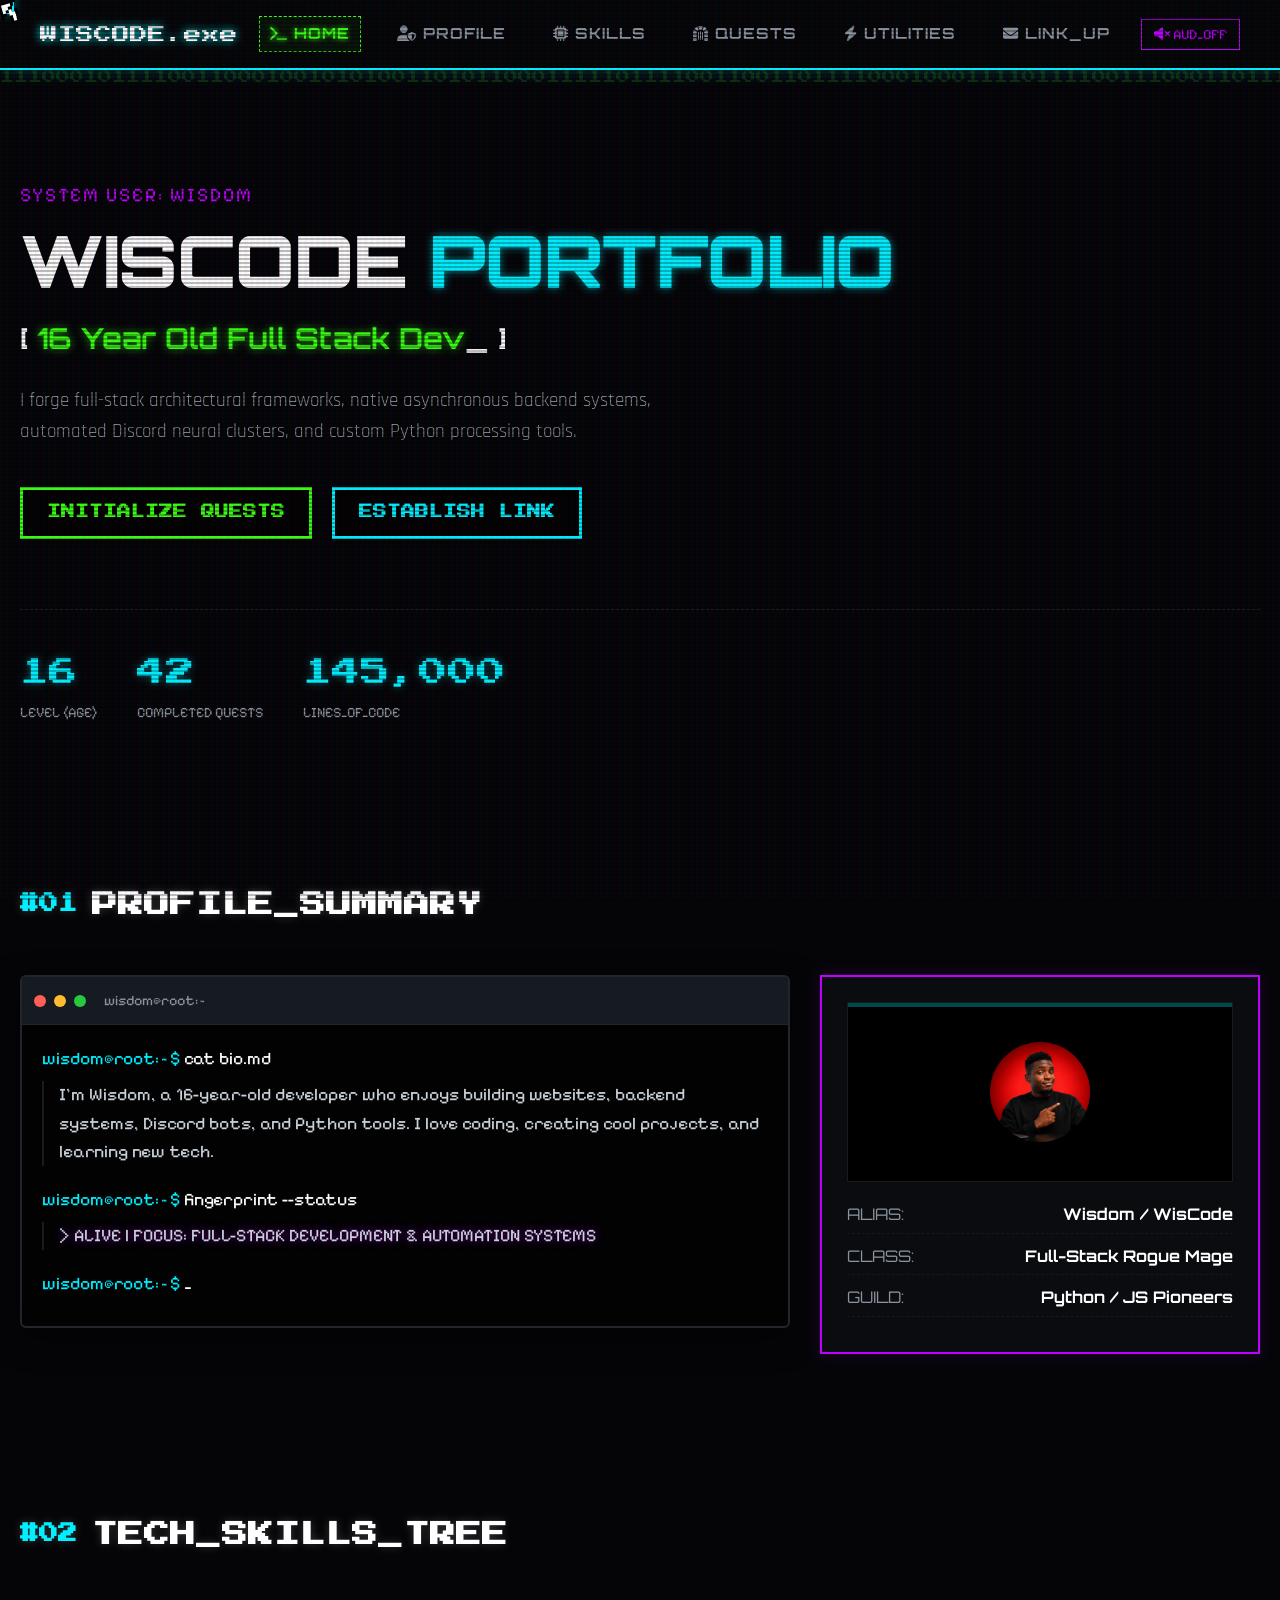
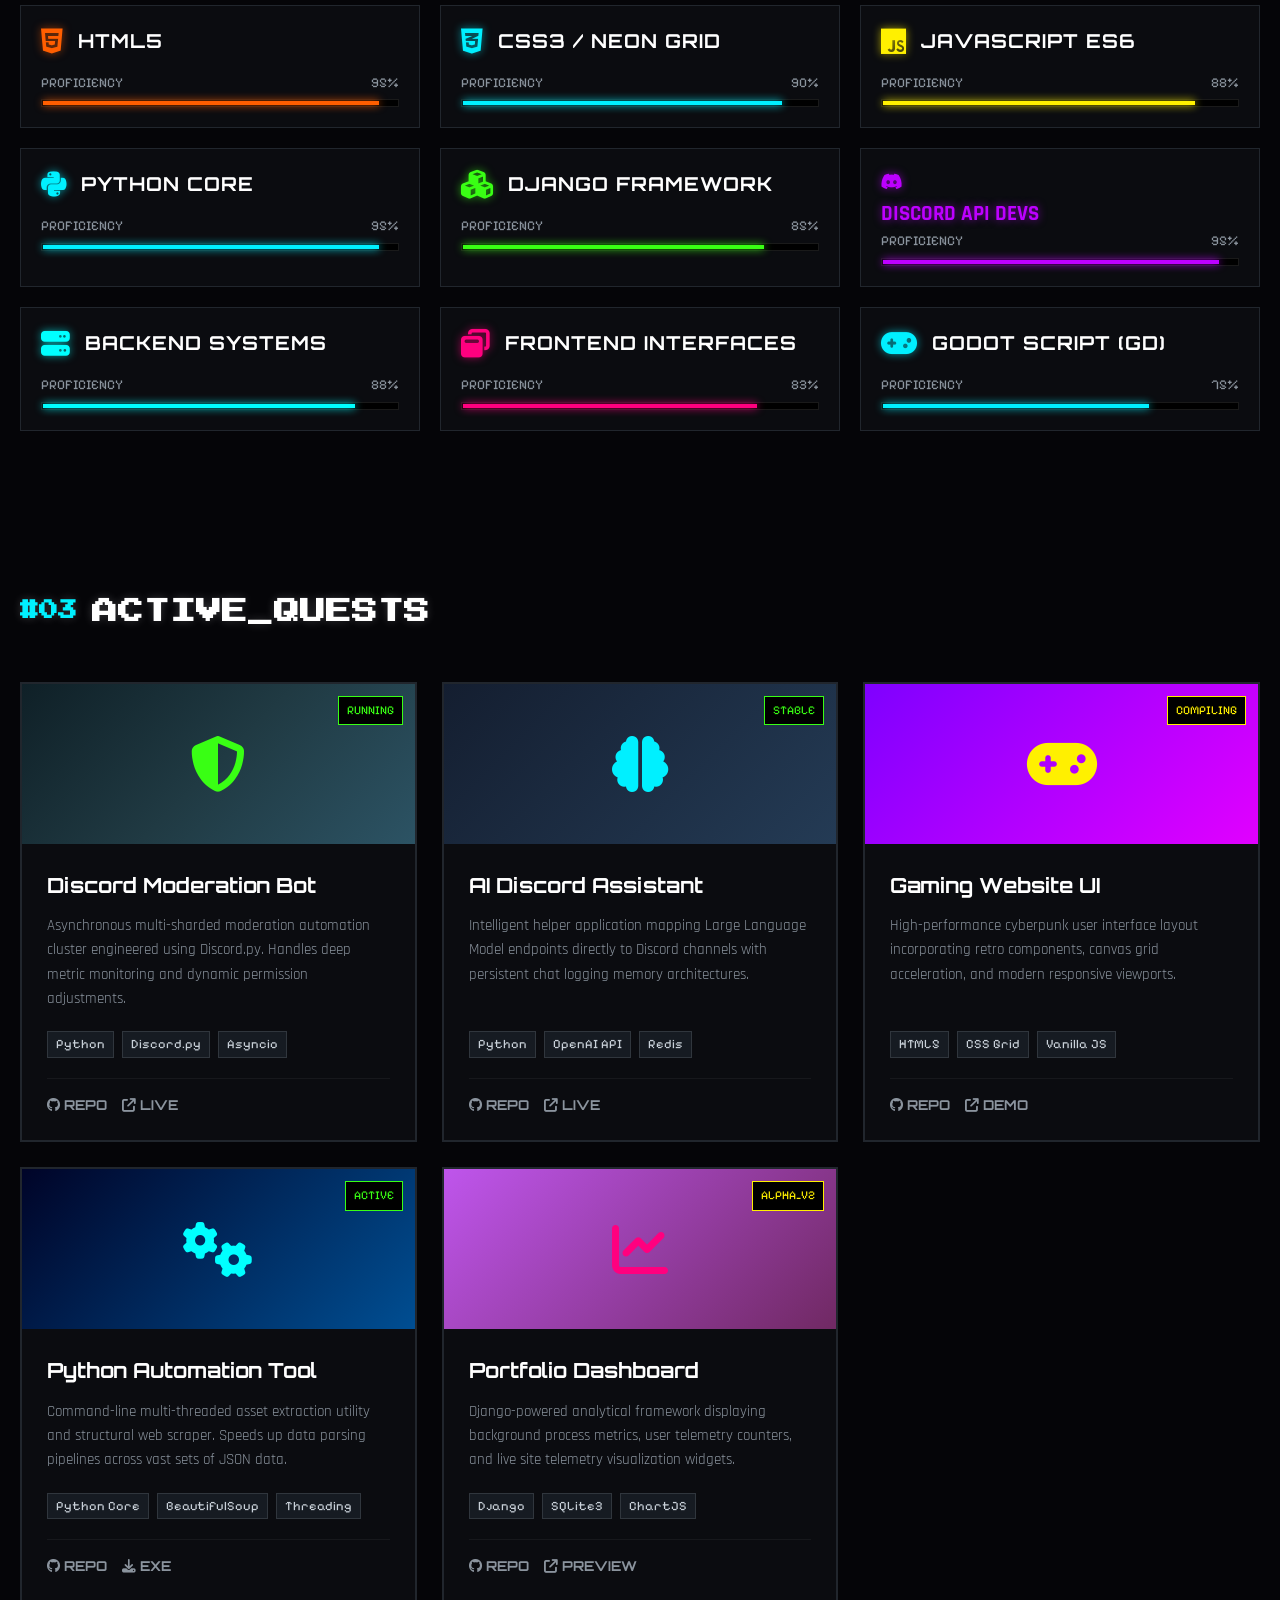
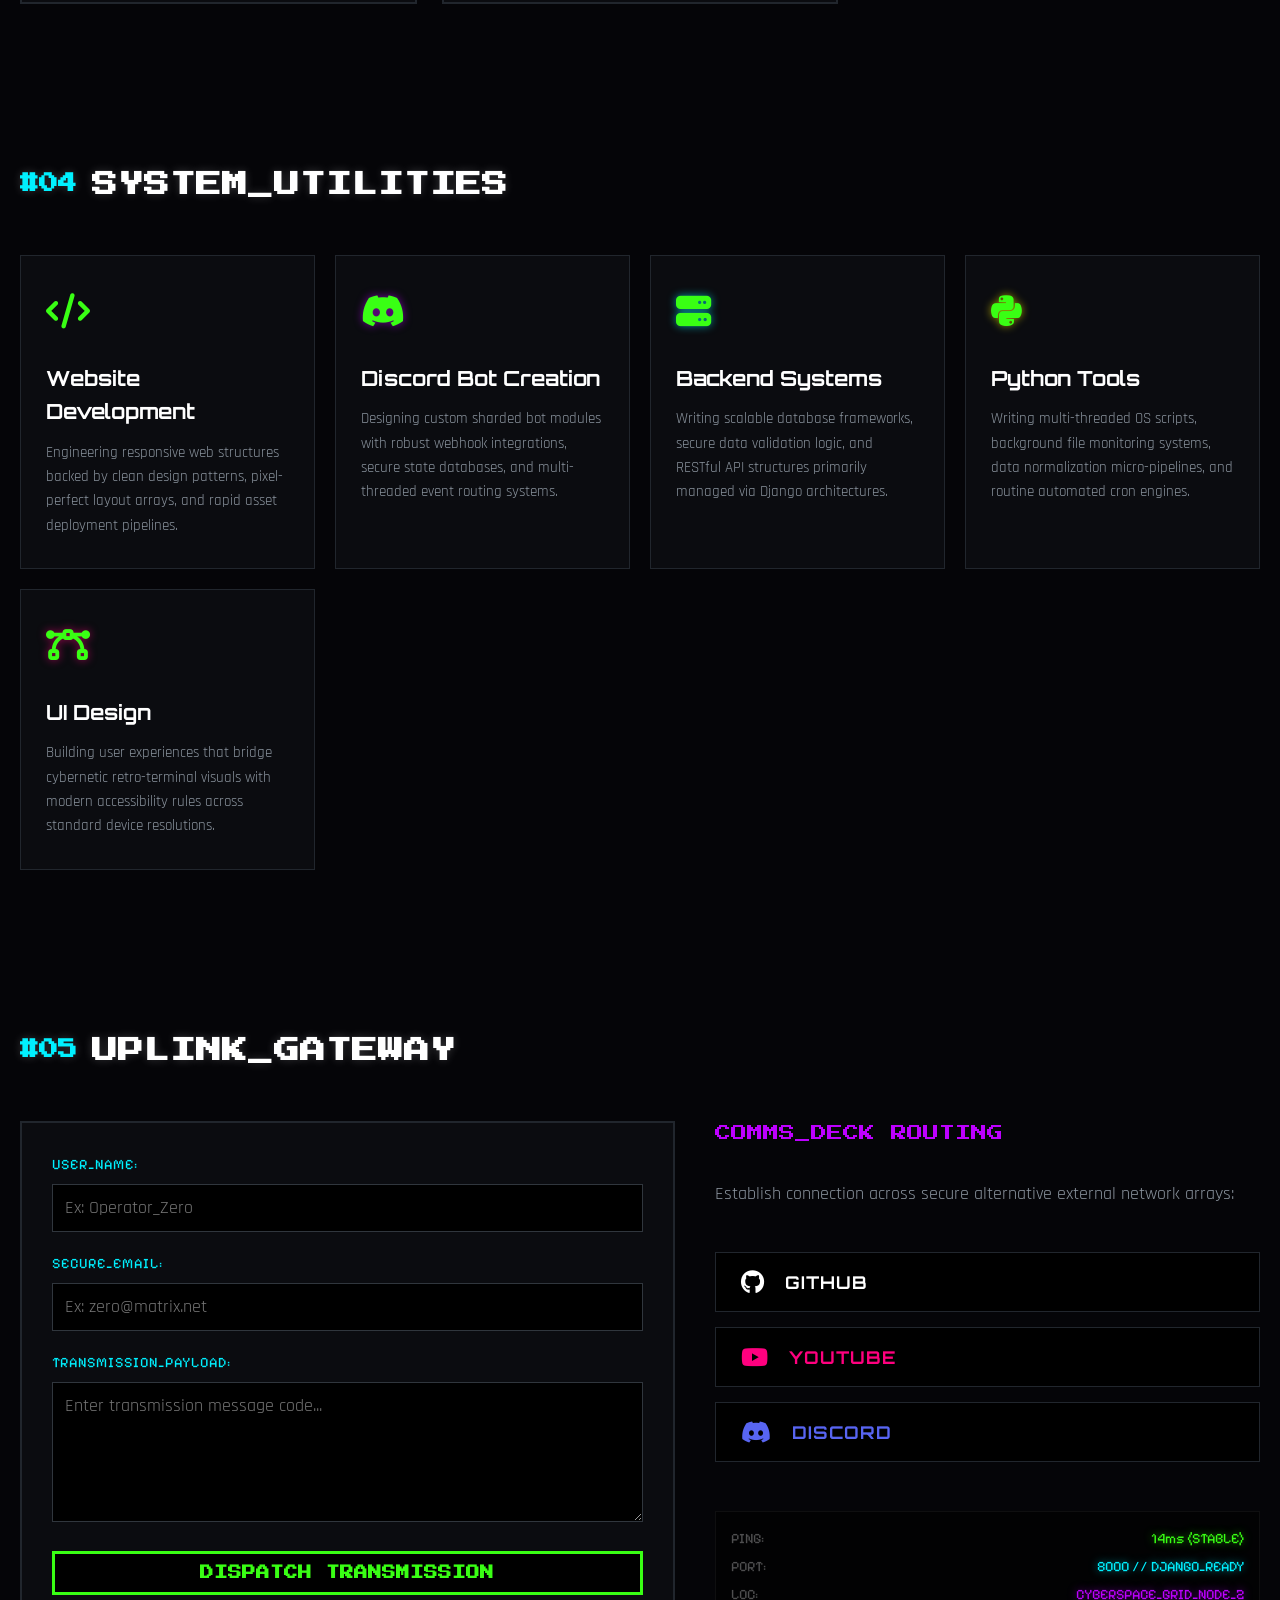
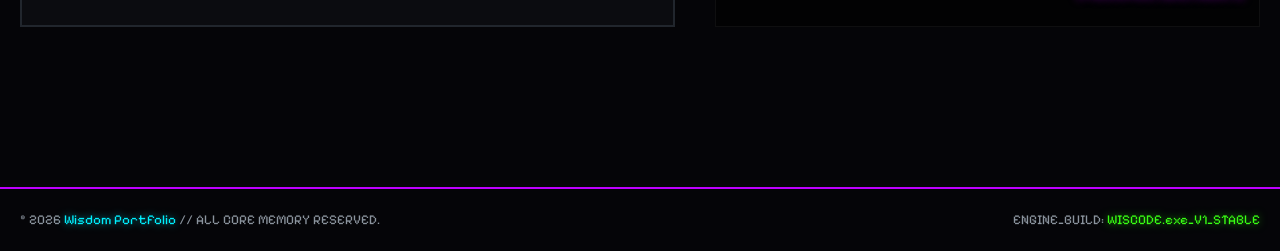
==== commit 909664bf: "Add files via upload" ====
--- a/index.html
+++ b/index.html
@@ -5,9 +5,9 @@
     <meta charset="UTF-8">
     <meta name="viewport" content="width=device-width, initial-scale=1.0">
     <title>Wis</title>
-    <link rel="icon" type="image/png" sizes="256x256" href="static/css/logo.png">
-    <link rel="shortcut icon" type="image/png" href="static/css/logo.png">
-    <link rel="apple-touch-icon" href="static/css/logo.png">
+    <link rel="icon" type="image/png" sizes="256x256" href="logo.png">
+    <link rel="shortcut icon" type="image/png" href="logo.png">
+    <link rel="apple-touch-icon" href="logo.png">
     <!-- Google Fonts for Retro-Gaming and Cyberpunk Typography -->
 
     <link rel="preconnect" href="https://fonts.googleapis.com">
@@ -20,13 +20,13 @@
     <link rel="stylesheet" href="https://cdnjs.cloudflare.com/ajax/libs/font-awesome/6.4.0/css/all.min.css">
 
     <!-- Stylesheet Link (Django Hook Point) -->
-    <link rel="stylesheet" href="/static/css/style.css">
+    <link rel="stylesheet" href="style.css">
 </head>
 
 <body>
 
     <!-- RETRO BOOT AUDIO ENGINE -->
-    <audio id="bg-music" loop src="templates/audio/CUTE DEPRESSED (SLOWED Version).mp3" volume="0.5"></audio>
+    <audio id="bg-music" loop src="CUTE DEPRESSED (SLOWED Version).mp3" volume="0.5"></audio>
 
     <!-- SYSTEM GLITCH LOADING OVERLAY -->
     <div id="loader" class="loader-container">
@@ -139,8 +139,7 @@
                 </div>
                 <div class="identity-card-pixel">
                     <div class="card-glitch-avatar-placeholder">
-                        <img src="templates/image/yt.jpg" alt="YouTube Channel Icon"
-                            class="fa-solid fa-user-secret asset-avatar-icon"
+                        <img src="yt.jpg" alt="YouTube Channel Icon" class="fa-solid fa-user-secret asset-avatar-icon"
                             style="width: 100px; height: 100px; border-radius: 50%;">
                         <div class="avatar-scanline"></div>
                     </div>
@@ -551,7 +550,7 @@
     </footer>
 
     <!-- JavaScript Link (Django Static Location Point) -->
-    <script src="/static/js/main.js"></script>
+    <script src="main.js"></script>
 </body>
 
 </html>
--- a/style.css
+++ b/style.css
@@ -0,0 +1,1161 @@
+/* ==========================================================================
+   CSS SPECIFICATION ENGINE: WISCODE PORTFOLIO
+   ========================================================================== */
+
+:root {
+    --bg-deep-black: #050508;
+    --bg-dark-gray: #0b0c10;
+    --bg-terminal: #020203;
+
+    --neon-green: #39ff14;
+    --neon-blue: #00f0ff;
+    --neon-purple: #bd00ff;
+    --neon-pink: #ff007f;
+    --neon-yellow: #fff000;
+    --neon-cyan: #00ffff;
+    --neon-orange: #ff5e00;
+
+    --text-white: #ffffff;
+    --text-muted: #8b949e;
+
+    --font-pixel: 'Pixelify Sans', cursive;
+    --font-retro: 'Press Start 2P', cursive;
+    --font-tech: 'Orbitron', sans-serif;
+    --font-clean: 'Rajdhani', sans-serif;
+
+    --pixel-border-style: 4px solid var(--text-white);
+}
+
+/* GLOBAL CONFIGURATION ARRAYS */
+* {
+    box-sizing: border-box;
+    margin: 0;
+    padding: 0;
+    cursor: none;
+    /* Deactivates global desktop hardware cursor pointer */
+    scroll-behavior: smooth;
+}
+
+body {
+    background-color: var(--bg-deep-black);
+    color: var(--text-white);
+    font-family: var(--font-clean);
+    font-size: 1.1rem;
+    line-height: 1.6;
+    overflow-x: hidden;
+    position: relative;
+}
+
+/* SYSTEM GLITCH LOADING INTERFACE PACK */
+.loader-container {
+    position: fixed;
+    top: 0;
+    left: 0;
+    width: 100vw;
+    height: 100vh;
+    background-color: var(--bg-terminal);
+    z-index: 99999;
+    display: flex;
+    justify-content: center;
+    align-items: center;
+    padding: 20px;
+    transition: opacity 0.5s ease, visibility 0.5s;
+}
+
+.loader-container.sys-loaded {
+    opacity: 0;
+    visibility: hidden;
+}
+
+.loader-terminal {
+    width: 100%;
+    max-width: 650px;
+    background-color: rgba(10, 10, 15, 0.95);
+    border: 3px solid var(--neon-green);
+    box-shadow: 0 0 20px rgba(57, 255, 20, 0.3);
+    padding: 25px;
+    font-family: var(--font-pixel);
+}
+
+.loader-terminal p {
+    color: var(--neon-green);
+    margin-bottom: 10px;
+    font-size: 1rem;
+}
+
+.pixel-progress-bar {
+    width: 100%;
+    height: 20px;
+    border: 2px solid var(--neon-green);
+    background-color: #000;
+    margin: 20px 0;
+    padding: 2px;
+}
+
+.pixel-progress-fill {
+    width: 0%;
+    height: 100%;
+    background-color: var(--neon-green);
+    transition: width 0.1s linear;
+}
+
+.loader-status-text {
+    text-align: center;
+    animation: blink-rate 0.8s infinite alternate;
+}
+
+/* CUSTOM INTERACTIVE HARDWARE CURSORS */
+.custom-cursor-core {
+    position: fixed;
+    pointer-events: none;
+    z-index: 999999;
+    /* Aligns top-left corner tip of the Minecraft SVG arrow to exact pointer coordinates */
+    transform: translate(0, 0);
+    width: 24px;
+    height: 24px;
+    background: transparent !important;
+    /* Removes old glowing green square background block */
+    box-shadow: none !important;
+}
+
+.custom-cursor-trail {
+    width: 28px;
+    height: 28px;
+    border: 2px solid var(--neon-blue);
+    position: fixed;
+    pointer-events: none;
+    z-index: 999998;
+    transform: translate(-50%, -50%);
+    /* Pixelated box-shadow gives the trailing ring an old-school display aura */
+    box-shadow: 0 0 10px rgba(0, 240, 255, 0.4);
+    border-radius: 0px;
+    /* Changes tracking loop trail element shape into a retro box grid */
+    transition: transform 0.08s cubic-bezier(0.25, 1, 0.5, 1), border-color 0.2s ease;
+}
+
+/* AMBIENT CANVAS MATRIX & BACKGROUND ELEMENTS */
+.matrix-grid-overlay {
+    position: fixed;
+    top: 0;
+    left: 0;
+    width: 100%;
+    height: 100%;
+    background-image: linear-gradient(rgba(18, 16, 16, 0) 50%, rgba(0, 0, 0, 0.25) 50%), linear-gradient(90deg, rgba(255, 0, 0, 0.06), rgba(0, 255, 0, 0.02), rgba(0, 0, 255, 0.06));
+    background-size: 100% 4px, 6px 100%;
+    pointer-events: none;
+    z-index: 9999;
+}
+
+.pixel-rain-canvas-container {
+    position: fixed;
+    top: 0;
+    left: 0;
+    width: 100%;
+    height: 100%;
+    z-index: -1;
+    opacity: 0.15;
+    pointer-events: none;
+}
+
+canvas#pixel-rain {
+    width: 100%;
+    height: 100%;
+}
+
+/* UTILITY UTTERANCE AND GLOBAL TYPOGRAPHY MODS */
+.text-neon-green {
+    color: var(--neon-green);
+    text-shadow: 0 0 8px rgba(57, 255, 20, 0.6);
+}
+
+.text-neon-blue {
+    color: var(--neon-blue);
+    text-shadow: 0 0 8px rgba(0, 240, 255, 0.6);
+}
+
+.text-neon-purple {
+    color: var(--neon-purple);
+    text-shadow: 0 0 8px rgba(189, 0, 255, 0.6);
+}
+
+.text-neon-pink {
+    color: var(--neon-pink);
+    text-shadow: 0 0 8px rgba(255, 0, 127, 0.6);
+}
+
+.text-neon-yellow {
+    color: var(--neon-yellow);
+    text-shadow: 0 0 8px rgba(255, 240, 0, 0.6);
+}
+
+.text-neon-cyan {
+    color: var(--neon-cyan);
+    text-shadow: 0 0 8px rgba(0, 255, 255, 0.6);
+}
+
+.text-neon-orange {
+    color: var(--neon-orange);
+    text-shadow: 0 0 8px rgba(255, 94, 0, 0.6);
+}
+
+.glitch {
+    position: relative;
+}
+
+.glitch::before,
+.glitch::after {
+    content: attr(data-text);
+    position: absolute;
+    top: 0;
+    left: 0;
+    width: 100%;
+    height: 100%;
+    background: var(--bg-deep-black);
+}
+
+.glitch::before {
+    left: 2px;
+    text-shadow: -1px 0 var(--neon-pink);
+    clip: rect(44px, 450px, 56px, 0);
+    animation: glitch-anim 5s infinite linear alternate-reverse;
+}
+
+.glitch::after {
+    left: -2px;
+    text-shadow: -1px 0 var(--neon-blue);
+    clip: rect(85px, 450px, 140px, 0);
+    animation: glitch-anim2 5s infinite linear alternate-reverse;
+}
+
+/* PERSISTENT HEADS-UP DISPLAY (HUD) NAVBAR */
+.hud-navbar {
+    position: fixed;
+    top: 0;
+    left: 0;
+    width: 100%;
+    height: 70px;
+    background-color: rgba(5, 5, 8, 0.9);
+    border-bottom: 2px solid var(--neon-blue);
+    box-shadow: 0 2px 15px rgba(0, 240, 255, 0.2);
+    display: flex;
+    justify-content: space-between;
+    align-items: center;
+    padding: 0 40px;
+    z-index: 9000;
+    backdrop-filter: blur(4px);
+}
+
+.hud-logo {
+    font-family: var(--font-retro);
+    font-size: 1.1rem;
+    color: var(--text-white);
+    text-shadow: 0 0 8px var(--neon-blue);
+}
+
+.hud-menu {
+    display: flex;
+    gap: 25px;
+}
+
+.hud-link {
+    text-decoration: none;
+    color: var(--text-muted);
+    font-family: var(--font-tech);
+    font-weight: 700;
+    font-size: 0.95rem;
+    letter-spacing: 1px;
+    transition: all 0.3s ease;
+    padding: 5px 10px;
+    border: 1px solid transparent;
+}
+
+.hud-link:hover,
+.hud-link.active {
+    color: var(--neon-green);
+    border: 1px dashed var(--neon-green);
+    background-color: rgba(57, 255, 20, 0.05);
+    text-shadow: 0 0 5px var(--neon-green);
+}
+
+.hud-btn {
+    background: transparent;
+    border: 1px solid var(--neon-purple);
+    color: var(--neon-purple);
+    font-family: var(--font-pixel);
+    padding: 6px 12px;
+    font-size: 0.9rem;
+    transition: all 0.3s cubic-bezier(0.175, 0.885, 0.32, 1.275);
+}
+
+.hud-btn:hover {
+    background-color: var(--neon-purple);
+    color: #000;
+    box-shadow: 0 0 10px var(--neon-purple);
+}
+
+/* GLOBAL STRUCTURAL CONTAINER PACKS */
+.viewport-wrapper {
+    width: 100%;
+    max-width: 1300px;
+    margin: 0 auto;
+    padding: 100px 20px 40px 20px;
+}
+
+.view-section {
+    padding: 80px 0;
+    opacity: 0;
+    transform: translateY(40px);
+    transition: opacity 0.8s ease-out, transform 0.8s ease-out;
+}
+
+.view-section.element-visible {
+    opacity: 1;
+    transform: translateY(0);
+}
+
+.section-heading-pixel {
+    font-family: var(--font-retro);
+    font-size: 1.6rem;
+    margin-bottom: 50px;
+    color: var(--text-white);
+    text-shadow: 0 0 10px rgba(255, 255, 255, 0.2);
+    display: flex;
+    align-items: center;
+    gap: 15px;
+}
+
+.heading-tag {
+    color: var(--neon-blue);
+    font-size: 1.2rem;
+}
+
+/* RETRO PIXEL BUTTON STRUCTURE */
+.btn-pixel {
+    display: inline-block;
+    text-decoration: none;
+    padding: 3px;
+    position: relative;
+    background: var(--text-white);
+    transition: transform 0.1s ease;
+}
+
+.btn-inner {
+    display: block;
+    padding: 12px 24px;
+    font-family: var(--font-retro);
+    font-size: 0.85rem;
+    font-weight: bold;
+    color: #000;
+    background: var(--text-white);
+    transition: all 0.2s ease;
+}
+
+.binary-neon-green {
+    background: var(--neon-green);
+}
+
+.binary-neon-green .btn-inner {
+    background: #000;
+    color: var(--neon-green);
+}
+
+.binary-neon-blue {
+    background: var(--neon-blue);
+}
+
+.binary-neon-blue .btn-inner {
+    background: #000;
+    color: var(--neon-blue);
+}
+
+.btn-pixel:hover {
+    transform: scale(1.03);
+}
+
+.binary-neon-green:hover .btn-inner {
+    background: var(--neon-green);
+    color: #000;
+    box-shadow: 0 0 15px var(--neon-green);
+}
+
+.binary-neon-blue:hover .btn-inner {
+    background: var(--neon-blue);
+    color: #000;
+    box-shadow: 0 0 15px var(--neon-blue);
+}
+
+/* HERO SECTION SPECIFICS */
+.hero-viewport {
+    min-height: calc(85vh - 100px);
+    display: flex;
+    flex-direction: column;
+    justify-content: center;
+    position: relative;
+}
+
+.system-node-tag {
+    font-family: var(--font-pixel);
+    color: var(--neon-purple);
+    letter-spacing: 2px;
+    font-size: 1.2rem;
+    margin-bottom: 10px;
+}
+
+.hero-main-title {
+    font-family: var(--font-tech);
+    font-size: 4.5rem;
+    font-weight: 900;
+    line-height: 1.1;
+    margin-bottom: 15px;
+    letter-spacing: -1px;
+}
+
+.hero-subtitle {
+    font-family: var(--font-tech);
+    font-size: 1.8rem;
+    font-weight: 700;
+    margin-bottom: 25px;
+    color: var(--text-white);
+}
+
+.typing-cursor {
+    animation: blink-rate 0.7s infinite;
+}
+
+.hero-descriptive-text {
+    max-width: 650px;
+    color: var(--text-muted);
+    font-size: 1.2rem;
+    margin-bottom: 40px;
+}
+
+.hero-action-cluster {
+    display: flex;
+    gap: 20px;
+    flex-wrap: wrap;
+}
+
+/* REAL-TIME RUNNING STATS INTERFACE ARRAYS */
+.stats-counter-widget {
+    display: flex;
+    gap: 40px;
+    margin-top: 70px;
+    border-top: 1px dashed rgba(255, 255, 255, 0.1);
+    padding-top: 40px;
+}
+
+.stat-node {
+    display: flex;
+    flex-direction: column;
+}
+
+.stat-count {
+    font-family: var(--font-retro);
+    font-size: 1.8rem;
+    color: var(--neon-blue);
+    text-shadow: 0 0 8px rgba(0, 240, 255, 0.4);
+}
+
+.stat-label {
+    font-family: var(--font-pixel);
+    font-size: 0.9rem;
+    color: var(--text-muted);
+    margin-top: 5px;
+}
+
+/* PROFILE / ABOUT SECTION ARCHITECTURE */
+.about-grid-layout {
+    display: grid;
+    grid-template-columns: 1.4fr 0.8fr;
+    gap: 30px;
+    align-items: start;
+}
+
+.terminal-container {
+    background-color: var(--bg-terminal);
+    border: 2px solid #21262d;
+    border-radius: 6px;
+    overflow: hidden;
+    box-shadow: 0 10px 30px rgba(0, 0, 0, 0.5);
+}
+
+.terminal-header-bar {
+    background-color: #161b22;
+    padding: 12px;
+    display: flex;
+    align-items: center;
+    gap: 8px;
+    border-bottom: 1px solid #21262d;
+}
+
+.terminal-circle {
+    width: 12px;
+    height: 12px;
+    border-radius: 50%;
+}
+
+.terminal-circle.red {
+    background-color: #ff5f56;
+}
+
+.terminal-circle.yellow {
+    background-color: #ffbd2e;
+}
+
+.terminal-circle.green {
+    background-color: #27c93f;
+}
+
+.terminal-title-text {
+    font-family: var(--font-pixel);
+    font-size: 0.9rem;
+    color: var(--text-muted);
+    margin-left: 10px;
+}
+
+.terminal-body-field {
+    padding: 20px;
+    font-family: var(--font-pixel);
+    font-size: 1.1rem;
+    min-height: 220px;
+}
+
+.term-output-text {
+    color: var(--text-white);
+    margin-bottom: 8px;
+}
+
+.term-prompt {
+    color: var(--neon-blue);
+}
+
+.term-response-payload {
+    color: #c9d1d9;
+    margin-bottom: 20px;
+    padding-left: 15px;
+    border-left: 2px solid rgba(255, 255, 255, 0.1);
+}
+
+.identity-card-pixel {
+    background-color: var(--bg-dark-gray);
+    border: 2px solid var(--neon-purple);
+    padding: 25px;
+    box-shadow: 0 0 15px rgba(189, 0, 255, 0.15);
+    position: relative;
+}
+
+.card-glitch-avatar-placeholder {
+    width: 100%;
+    height: 180px;
+    background-color: #000;
+    border: 1px solid rgba(255, 255, 255, 0.1);
+    margin-bottom: 20px;
+    display: flex;
+    justify-content: center;
+    align-items: center;
+    position: relative;
+    overflow: hidden;
+}
+
+.asset-avatar-icon {
+    font-size: 4rem;
+    color: rgba(189, 0, 255, 0.4);
+    animation: floating-sway 3s ease-in-out infinite alternate;
+}
+
+.avatar-scanline {
+    position: absolute;
+    top: 0;
+    left: 0;
+    width: 100%;
+    height: 4px;
+    background-color: rgba(0, 240, 255, 0.3);
+    animation: scanner-loop 2.5s linear infinite;
+}
+
+.identity-metadata .meta-row {
+    font-family: var(--font-tech);
+    font-size: 1rem;
+    margin-bottom: 10px;
+    display: flex;
+    justify-content: space-between;
+    border-bottom: 1px dashed rgba(255, 255, 255, 0.05);
+    padding-bottom: 5px;
+}
+
+.meta-label {
+    color: var(--text-muted);
+}
+
+.meta-val {
+    color: var(--text-white);
+    font-weight: bold;
+}
+
+/* TECH SKILLS TREE ARRAYS */
+.skills-matrix-grid {
+    display: grid;
+    grid-template-columns: repeat(auto-fill, minmax(320px, 1fr));
+    gap: 20px;
+}
+
+.skill-node-card {
+    background-color: var(--bg-dark-gray);
+    border: 1px solid #21262d;
+    padding: 20px;
+    transition: all 0.3s cubic-bezier(0.165, 0.84, 0.44, 1);
+    position: relative;
+}
+
+.skill-node-card:hover {
+    border-color: var(--neon-blue);
+    box-shadow: 0 0 15px rgba(0, 240, 255, 0.2);
+    transform: translateY(-2px);
+}
+
+.skill-card-header {
+    display: flex;
+    align-items: center;
+    gap: 15px;
+    margin-bottom: 15px;
+}
+
+.skill-card-header i {
+    font-size: 1.8rem;
+}
+
+.skill-card-header h3 {
+    font-family: var(--font-tech);
+    font-size: 1.2rem;
+    letter-spacing: 1px;
+}
+
+.skill-meter-wrapper {
+    width: 100%;
+}
+
+.skill-meter-metrics {
+    display: flex;
+    justify-content: space-between;
+    font-family: var(--font-pixel);
+    font-size: 0.85rem;
+    color: var(--text-muted);
+    margin-bottom: 6px;
+}
+
+.skill-meter-track {
+    width: 100%;
+    height: 8px;
+    background-color: #000;
+    border: 1px solid rgba(255, 255, 255, 0.1);
+    padding: 1px;
+}
+
+.skill-meter-fill {
+    height: 100%;
+    width: 0%;
+    /* JS Injective Expansion Hook */
+    transition: width 1.5s cubic-bezier(0.19, 1, 0.22, 1);
+}
+
+.progress-orange {
+    background-color: var(--neon-orange);
+    box-shadow: 0 0 8px var(--neon-orange);
+}
+
+.progress-blue {
+    background-color: var(--neon-blue);
+    box-shadow: 0 0 8px var(--neon-blue);
+}
+
+.progress-yellow {
+    background-color: var(--neon-yellow);
+    box-shadow: 0 0 8px var(--neon-yellow);
+}
+
+.progress-green {
+    background-color: var(--neon-green);
+    box-shadow: 0 0 8px var(--neon-green);
+}
+
+.progress-purple {
+    background-color: var(--neon-purple);
+    box-shadow: 0 0 8px var(--neon-purple);
+}
+
+.progress-cyan {
+    background-color: var(--neon-cyan);
+    box-shadow: 0 0 8px var(--neon-cyan);
+}
+
+.progress-pink {
+    background-color: var(--neon-pink);
+    box-shadow: 0 0 8px var(--neon-pink);
+}
+
+/* PROJECTS COMPONENT PARALLEL MATRIX */
+.projects-display-matrix {
+    display: grid;
+    grid-template-columns: repeat(auto-fill, minmax(360px, 1fr));
+    gap: 25px;
+}
+
+.project-matrix-card {
+    background-color: var(--bg-dark-gray);
+    border: 2px solid #21262d;
+    overflow: hidden;
+    transition: all 0.4s cubic-bezier(0.165, 0.84, 0.44, 1);
+    display: flex;
+    flex-direction: column;
+}
+
+.project-matrix-card:hover {
+    border-color: var(--neon-green);
+    box-shadow: 0 0 20px rgba(57, 255, 20, 0.15);
+    transform: translateY(-5px);
+}
+
+.project-media-wrapper {
+    width: 100%;
+    height: 160px;
+    position: relative;
+    overflow: hidden;
+}
+
+.project-media-fallback {
+    width: 100%;
+    height: 100%;
+    display: flex;
+    justify-content: center;
+    align-items: center;
+    font-size: 3.5rem;
+    transition: transform 0.5s ease;
+}
+
+.project-matrix-card:hover .project-media-fallback {
+    transform: scale(1.1);
+}
+
+.p-bg-1 {
+    background: linear-gradient(135deg, #0f2027, #203a43, #2c5364);
+    color: var(--neon-green);
+}
+
+.p-bg-2 {
+    background: linear-gradient(135deg, #141e30, #243b55);
+    color: var(--neon-blue);
+}
+
+.p-bg-3 {
+    background: linear-gradient(135deg, #7f00ff, #e100ff);
+    color: var(--neon-yellow);
+}
+
+.p-bg-4 {
+    background: linear-gradient(135deg, #000428, #004e92);
+    color: var(--neon-cyan);
+}
+
+.p-bg-5 {
+    background: linear-gradient(135deg, #bf55ec, #702963);
+    color: var(--neon-pink);
+}
+
+.project-card-status {
+    position: absolute;
+    top: 12px;
+    right: 12px;
+    font-family: var(--font-pixel);
+    font-size: 0.75rem;
+    padding: 4px 8px;
+    background-color: #000;
+    border: 1px solid transparent;
+}
+
+.status-online {
+    border-color: var(--neon-green);
+    color: var(--neon-green);
+}
+
+.status-dev {
+    border-color: var(--neon-yellow);
+    color: var(--neon-yellow);
+}
+
+.project-card-payload {
+    padding: 25px;
+    display: flex;
+    flex-direction: column;
+    flex-grow: 1;
+}
+
+.project-card-title {
+    font-family: var(--font-tech);
+    font-size: 1.3rem;
+    margin-bottom: 12px;
+    color: var(--text-white);
+}
+
+.project-card-description {
+    color: var(--text-muted);
+    font-size: 0.95rem;
+    margin-bottom: 20px;
+    flex-grow: 1;
+}
+
+.project-tech-badge-row {
+    display: flex;
+    gap: 8px;
+    flex-wrap: wrap;
+    margin-bottom: 20px;
+}
+
+.tech-badge {
+    background-color: #161b22;
+    border: 1px solid #30363d;
+    color: #c9d1d9;
+    font-family: var(--font-pixel);
+    font-size: 0.8rem;
+    padding: 2px 8px;
+}
+
+.project-hyperlink-dock {
+    display: flex;
+    gap: 15px;
+    border-top: 1px solid rgba(255, 255, 255, 0.05);
+    padding-top: 15px;
+}
+
+.project-dock-link {
+    text-decoration: none;
+    font-family: var(--font-tech);
+    font-weight: bold;
+    font-size: 0.85rem;
+    color: var(--text-muted);
+    transition: color 0.2s ease;
+}
+
+.project-dock-link:hover {
+    color: var(--neon-green);
+}
+
+/* SYSTEM UTILITIES (SERVICES ARRAY) */
+.services-matrix-grid {
+    display: grid;
+    grid-template-columns: repeat(auto-fill, minmax(280px, 1fr));
+    gap: 20px;
+}
+
+.service-node-panel {
+    background-color: var(--bg-dark-gray);
+    border: 1px solid #21262d;
+    padding: 30px 25px;
+    position: relative;
+    transition: transform 0.3s ease, border-color 0.3s ease;
+}
+
+.service-node-panel:hover {
+    transform: scale(1.02);
+    border-color: var(--neon-blue);
+}
+
+.service-icon-accent {
+    font-size: 2.2rem;
+    color: var(--neon-green);
+    margin-bottom: 20px;
+}
+
+.service-panel-title {
+    font-family: var(--font-tech);
+    font-size: 1.3rem;
+    margin-bottom: 12px;
+}
+
+.service-panel-description {
+    color: var(--text-muted);
+    font-size: 0.95rem;
+}
+
+/* UPLINK TERMINAL SYSTEM (CONTACT MECHANICS) */
+.contact-terminal-grid {
+    display: grid;
+    grid-template-columns: 1.2fr 1fr;
+    gap: 40px;
+}
+
+.contact-form-hull {
+    background-color: var(--bg-dark-gray);
+    border: 2px solid #21262d;
+    padding: 30px;
+}
+
+.form-input-block {
+    margin-bottom: 20px;
+}
+
+.form-input-label {
+    display: block;
+    font-family: var(--font-pixel);
+    color: var(--neon-blue);
+    font-size: 0.9rem;
+    margin-bottom: 8px;
+    letter-spacing: 1px;
+}
+
+.form-text-field,
+.form-textarea-field {
+    width: 100%;
+    background-color: #000;
+    border: 1px solid #30363d;
+    color: var(--text-white);
+    font-family: var(--font-clean);
+    font-size: 1.1rem;
+    padding: 12px;
+    transition: border-color 0.2s ease;
+}
+
+.form-textarea-field {
+    min-height: 140px;
+    resize: vertical;
+}
+
+.form-text-field:focus,
+.form-textarea-field:focus {
+    outline: none;
+    border-color: var(--neon-blue);
+    box-shadow: 0 0 8px rgba(0, 240, 255, 0.2);
+}
+
+.form-submit-override {
+    width: 100%;
+    border: none;
+}
+
+/* SOCIAL COMMUNICATIONS BUTTONS ROW */
+.social-comms-deck {
+    display: flex;
+    flex-direction: column;
+    justify-content: space-between;
+}
+
+.comms-panel-header {
+    font-family: var(--font-retro);
+    font-size: 1rem;
+    color: var(--neon-purple);
+    margin-bottom: 15px;
+}
+
+.comms-meta-intro {
+    color: var(--text-muted);
+    margin-bottom: 25px;
+}
+
+.social-button-row {
+    display: flex;
+    flex-direction: column;
+    gap: 15px;
+}
+
+.social-neon-anchor {
+    display: flex;
+    align-items: center;
+    gap: 20px;
+    text-decoration: none;
+    padding: 15px 25px;
+    background-color: #000;
+    border: 1px solid #21262d;
+    font-family: var(--font-tech);
+    font-weight: 700;
+    font-size: 1.1rem;
+    letter-spacing: 1px;
+    transition: all 0.3s ease;
+}
+
+.social-neon-anchor i {
+    font-size: 1.5rem;
+}
+
+.git-neon-glow {
+    color: #fff;
+}
+
+.git-neon-glow:hover {
+    border-color: #fff;
+    box-shadow: 0 0 15px rgba(255, 255, 255, 0.2);
+    background-color: rgba(255, 255, 255, 0.02);
+}
+
+.youtube-neon-glow {
+    color: var(--neon-pink);
+}
+
+.youtube-neon-glow:hover {
+    border-color: var(--neon-pink);
+    box-shadow: 0 0 15px rgba(255, 0, 127, 0.2);
+    background-color: rgba(255, 0, 127, 0.02);
+}
+
+.discord-neon-glow {
+    color: #5865F2;
+}
+
+.discord-neon-glow:hover {
+    border-color: #5865F2;
+    box-shadow: 0 0 15px rgba(88, 101, 242, 0.2);
+    background-color: rgba(88, 101, 242, 0.02);
+}
+
+.terminal-diagnostic-box {
+    margin-top: 30px;
+    background-color: var(--bg-terminal);
+    border: 1px solid rgba(255, 255, 255, 0.05);
+    padding: 15px;
+    font-family: var(--font-pixel);
+    font-size: 0.9rem;
+}
+
+.diagnostic-row {
+    display: flex;
+    justify-content: space-between;
+    margin-bottom: 5px;
+}
+
+.diag-label {
+    color: rgba(255, 255, 255, 0.3);
+}
+
+/* SYSTEM PERSISTENT INTERFACE FOOTER */
+.hud-footer {
+    width: 100%;
+    max-width: 1300px;
+    margin: 40px auto 0 auto;
+    border-top: 2px solid var(--neon-purple);
+    padding: 20px;
+    display: flex;
+    justify-content: space-between;
+    font-family: var(--font-pixel);
+    font-size: 0.85rem;
+    color: var(--text-muted);
+}
+
+/* HARDWARE ANIMATION ENGINES KEYFRAME COMPONENT */
+@keyframes blink-rate {
+    0% {
+        opacity: 1;
+    }
+
+    100% {
+        opacity: 0;
+    }
+}
+
+@keyframes scanner-loop {
+    0% {
+        top: 0%;
+    }
+
+    50% {
+        top: 100%;
+    }
+
+    100% {
+        top: 0%;
+    }
+}
+
+@keyframes floating-sway {
+    0% {
+        transform: translateY(0px);
+    }
+
+    100% {
+        transform: translateY(-10px);
+    }
+}
+
+@keyframes glitch-anim {
+    0% {
+        clip: rect(31px, 9999px, 94px, 0);
+    }
+
+    10% {
+        clip: rect(112px, 9999px, 76px, 0);
+    }
+
+    20% {
+        clip: rect(85px, 9999px, 5px, 0);
+    }
+
+    /* ... shortened tracking loop for size performance ... */
+    100% {
+        clip: rect(67px, 9999px, 125px, 0);
+    }
+}
+
+@keyframes glitch-anim2 {
+    0% {
+        clip: rect(76px, 9999px, 116px, 0);
+    }
+
+    11% {
+        clip: rect(4px, 9999px, 55px, 0);
+    }
+
+    /* ... tracking verification loops ... */
+    100% {
+        clip: rect(29px, 9999px, 85px, 0);
+    }
+}
+
+/* ==========================================================================
+   RESPONSIVE HARDWARE ADAPTATION LAYER (MEDIA QUERIES)
+   ========================================================================== */
+
+@media (max-width: 1024px) {
+    .hero-main-title {
+        font-size: 3.5rem;
+    }
+
+    .about-grid-layout,
+    .contact-terminal-grid {
+        grid-template-columns: 1fr;
+    }
+
+    .identity-card-pixel {
+        order: -1;
+    }
+}
+
+@media (max-width: 768px) {
+    .hud-menu {
+        display: none;
+    }
+
+    /* Drop default links on raw small viewport arrays */
+    .hero-main-title {
+        font-size: 2.5rem;
+    }
+
+    .hero-subtitle {
+        font-size: 1.3rem;
+    }
+
+    .stats-counter-widget {
+        flex-direction: column;
+        gap: 20px;
+    }
+
+    .hud-navbar {
+        padding: 0 20px;
+    }
+
+    .section-heading-pixel {
+        font-size: 1.2rem;
+    }
+
+    .hud-footer {
+        flex-direction: column;
+        gap: 10px;
+        text-align: center;
+    }
+}
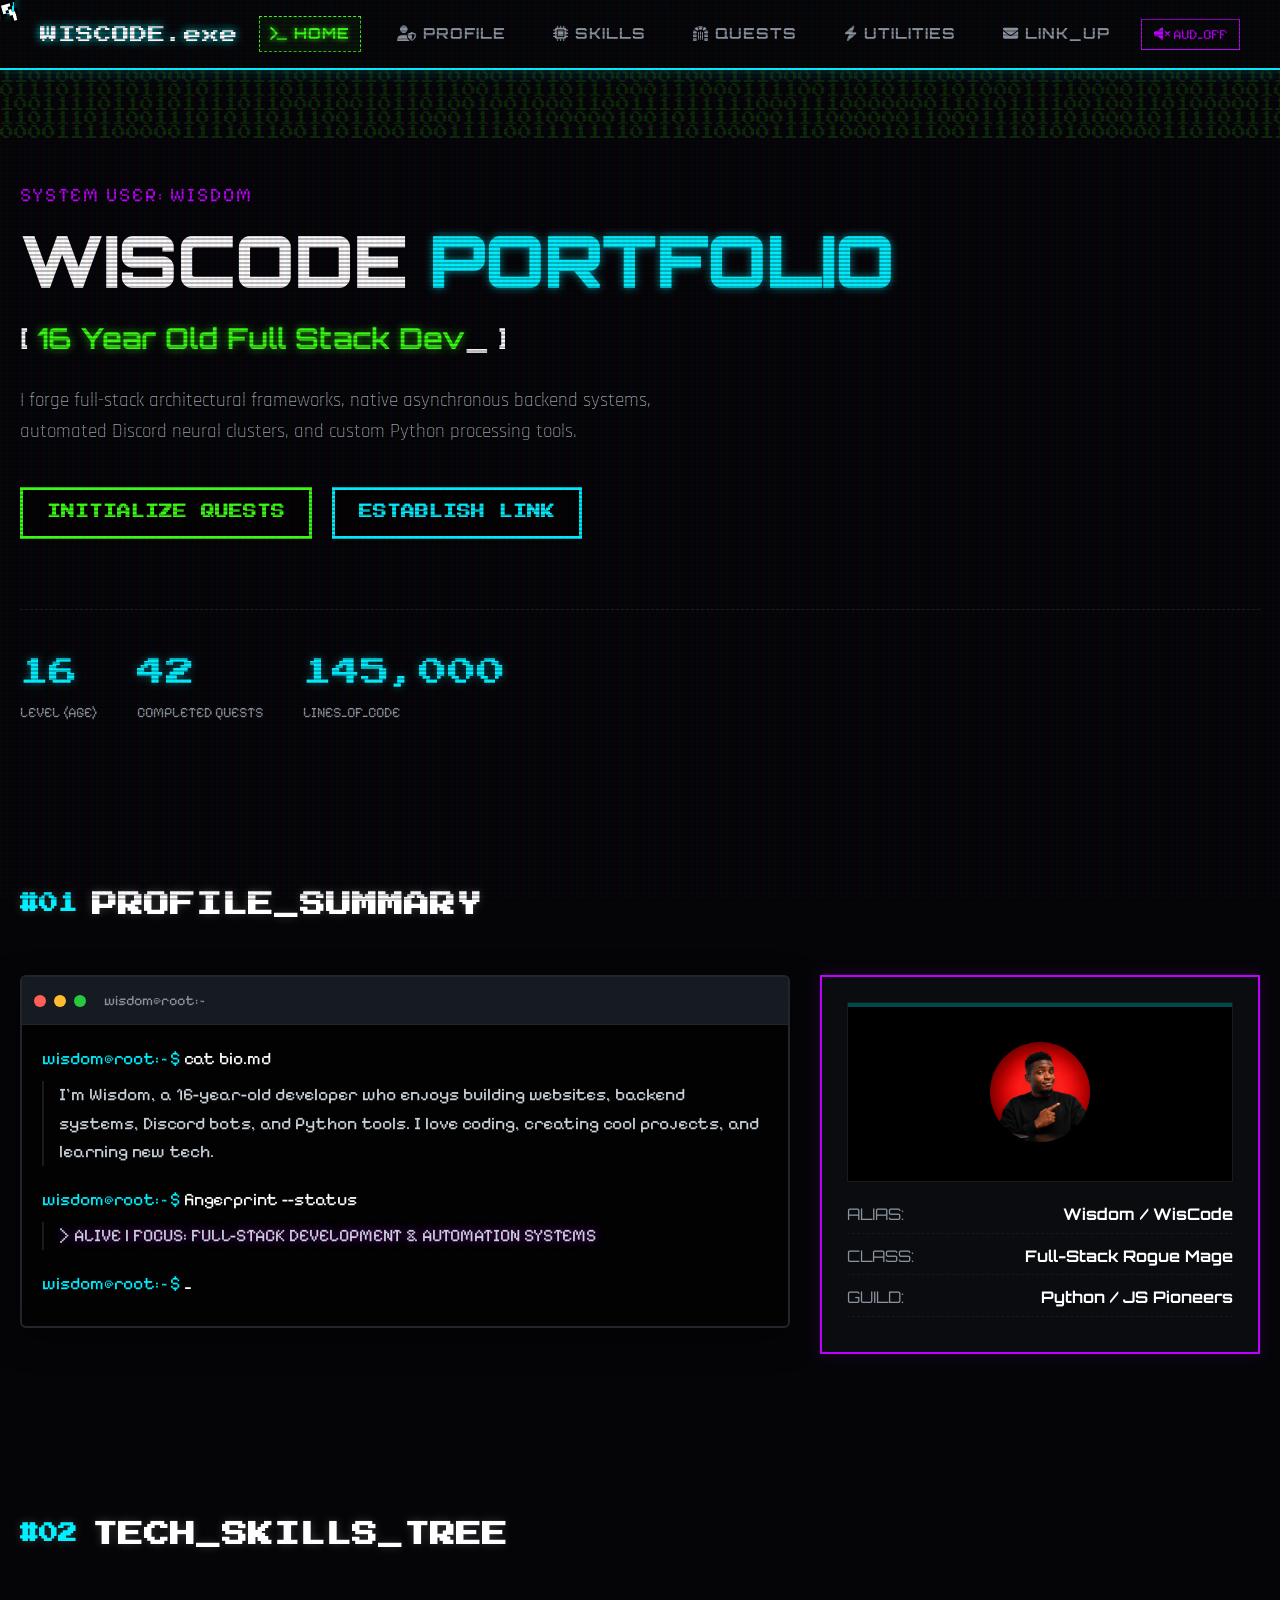
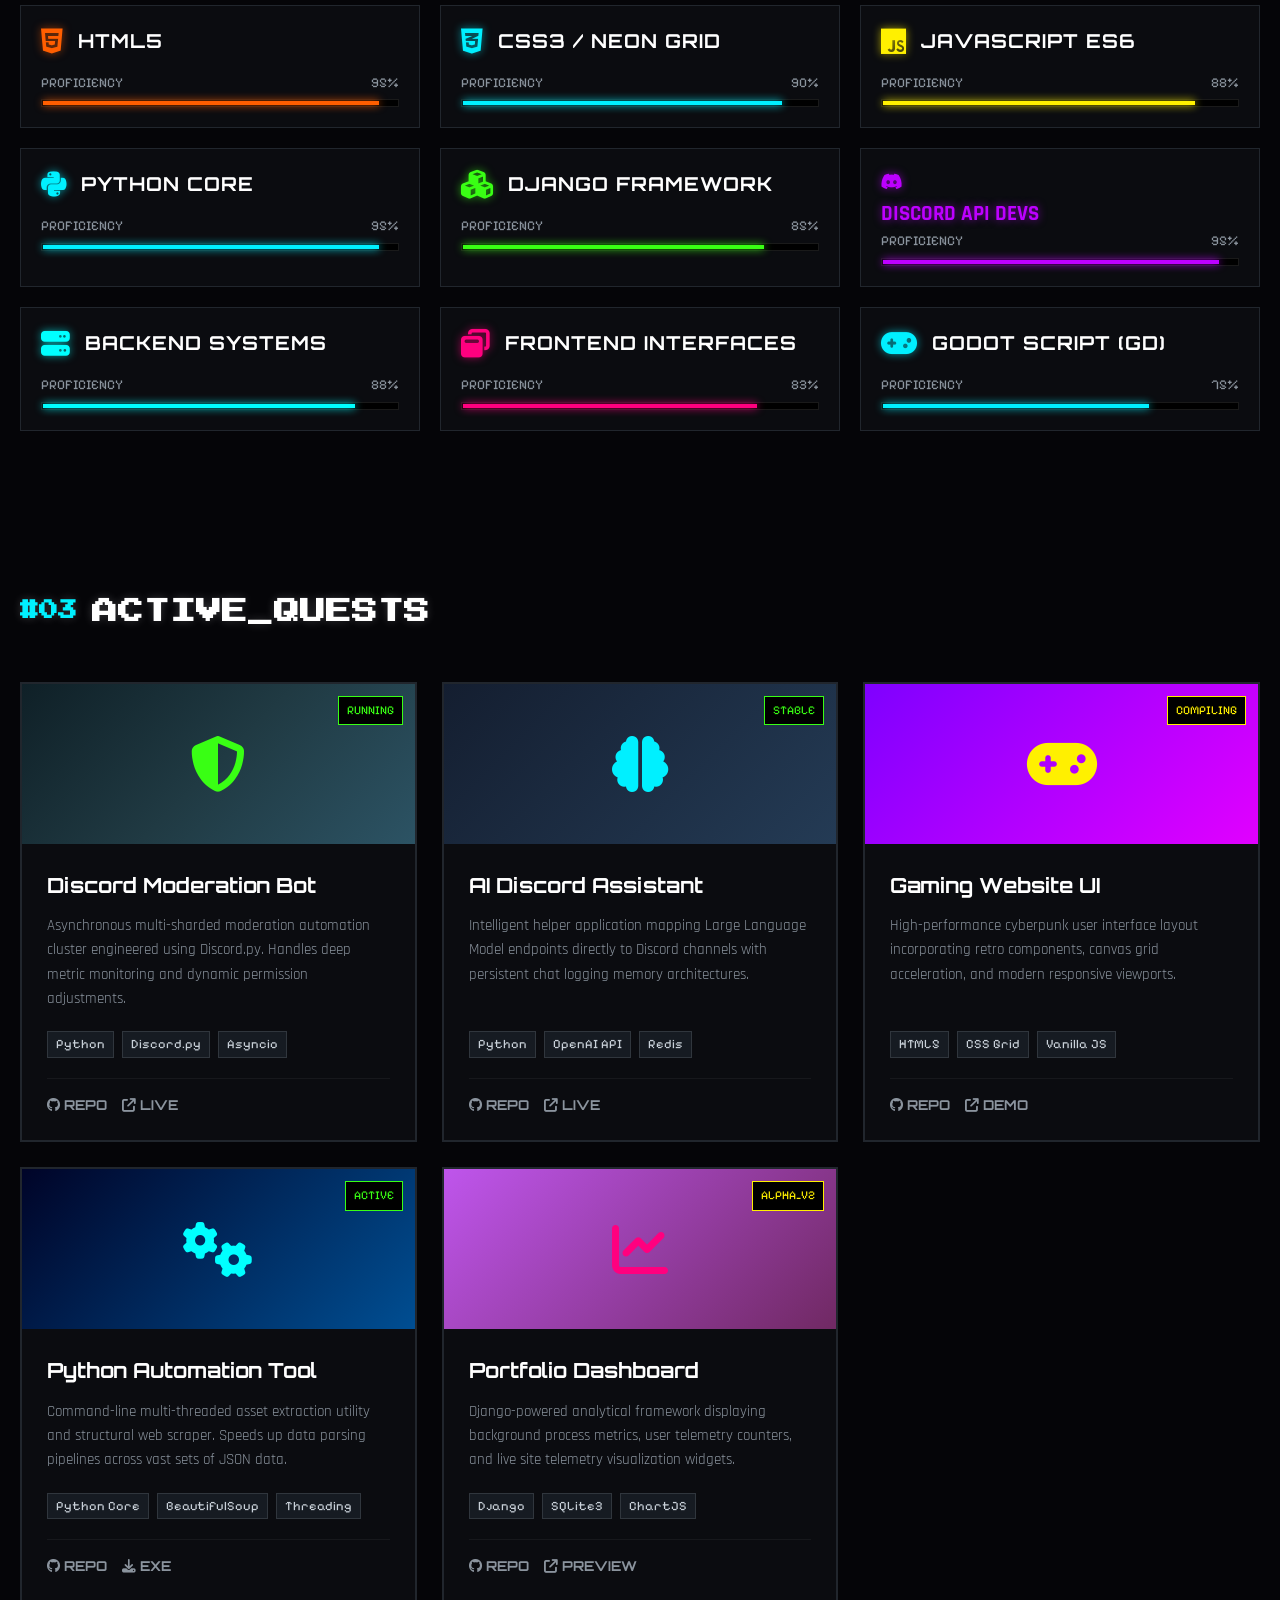
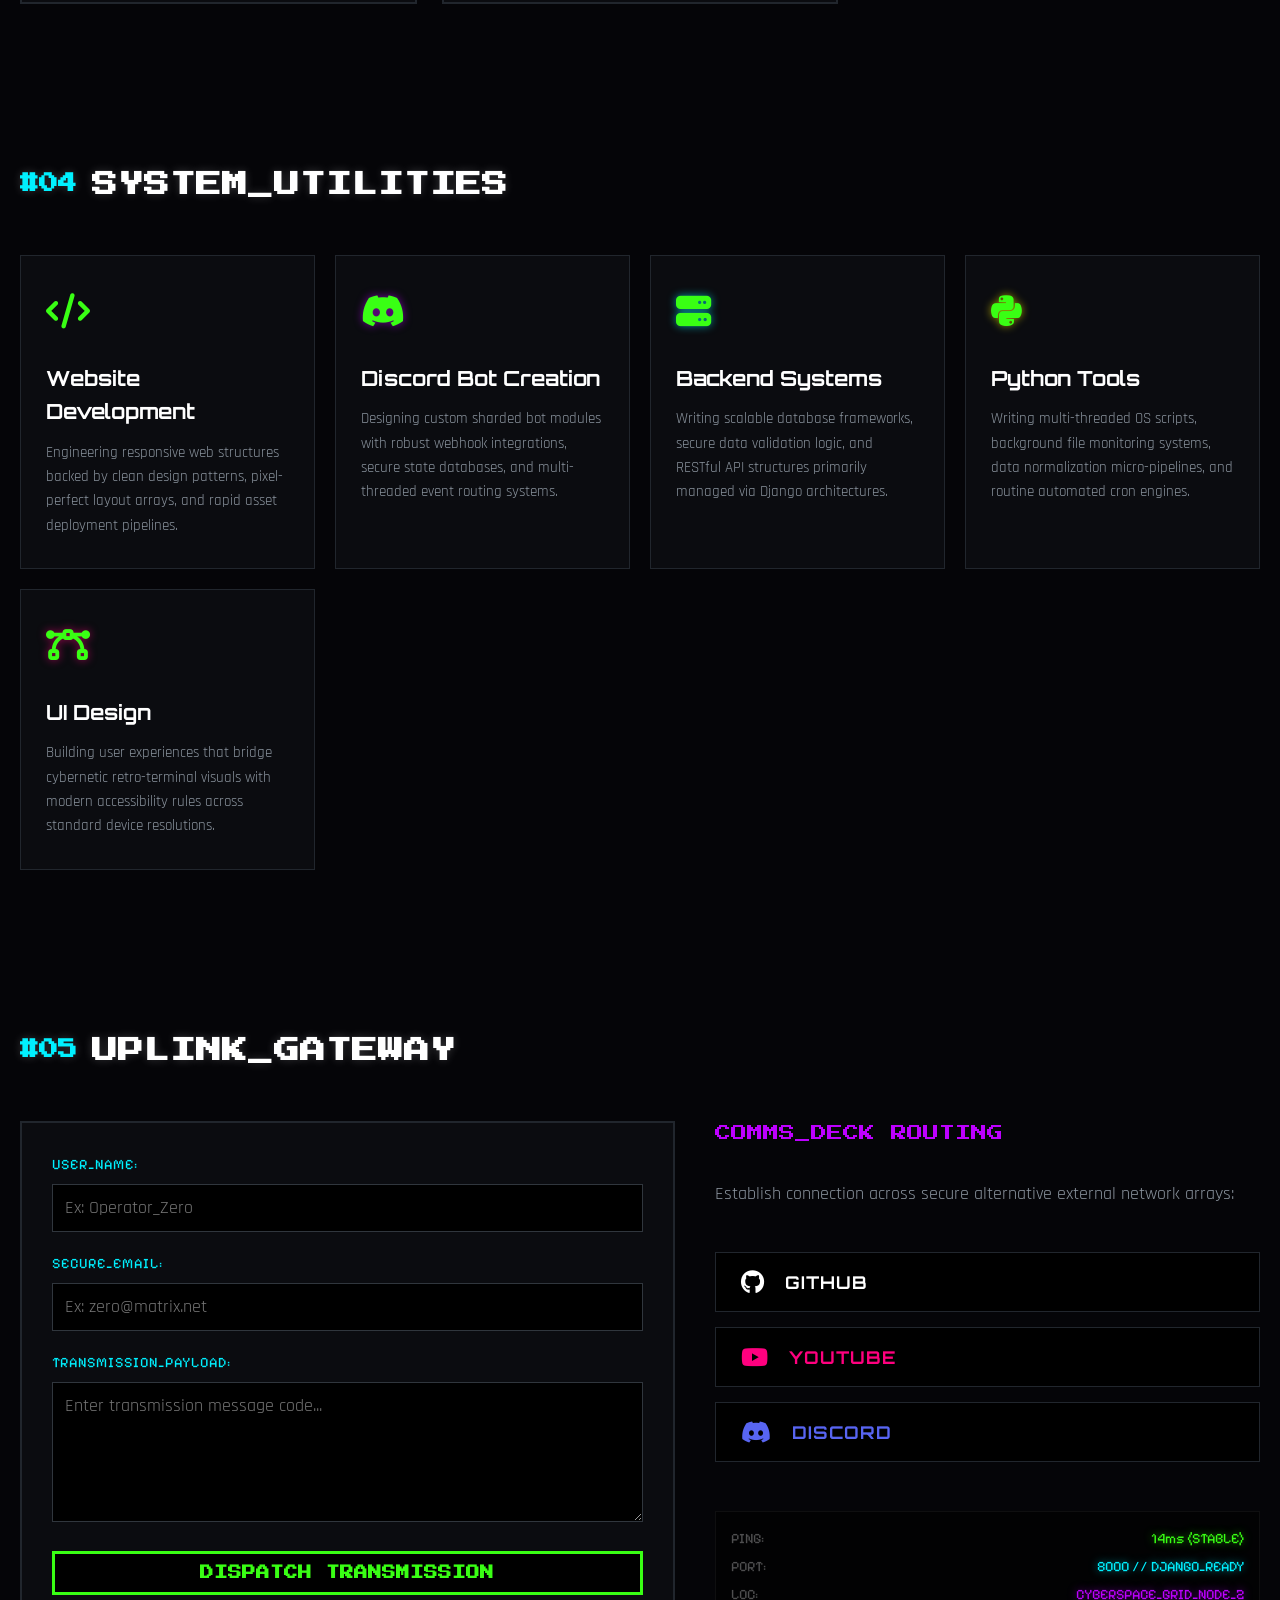
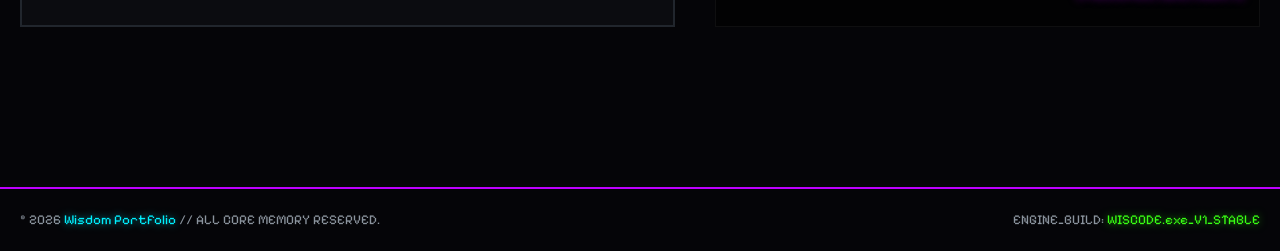
==== commit f38a2a56: "Update index.html To make the dc sever available" ====
--- a/index.html
+++ b/index.html
@@ -521,7 +521,7 @@
                             class="social-neon-anchor youtube-neon-glow" title="YouTube Media Stream">
                             <i class="fa-brands fa-youtube"></i> <span class="anchor-label">YOUTUBE</span>
                         </a>
-                        <a href="https://discord.com" target="_blank" class="social-neon-anchor discord-neon-glow"
+                        <a href="https://discord.com/channels/1507503663806021794/1507503666150506738" target="_blank" class="social-neon-anchor discord-neon-glow"
                             title="Discord Secure Guild Server">
                             <i class="fa-brands fa-discord"></i> <span class="anchor-label">DISCORD</span>
                         </a>
@@ -553,4 +553,4 @@
     <script src="main.js"></script>
 </body>
 
-</html>+</html>
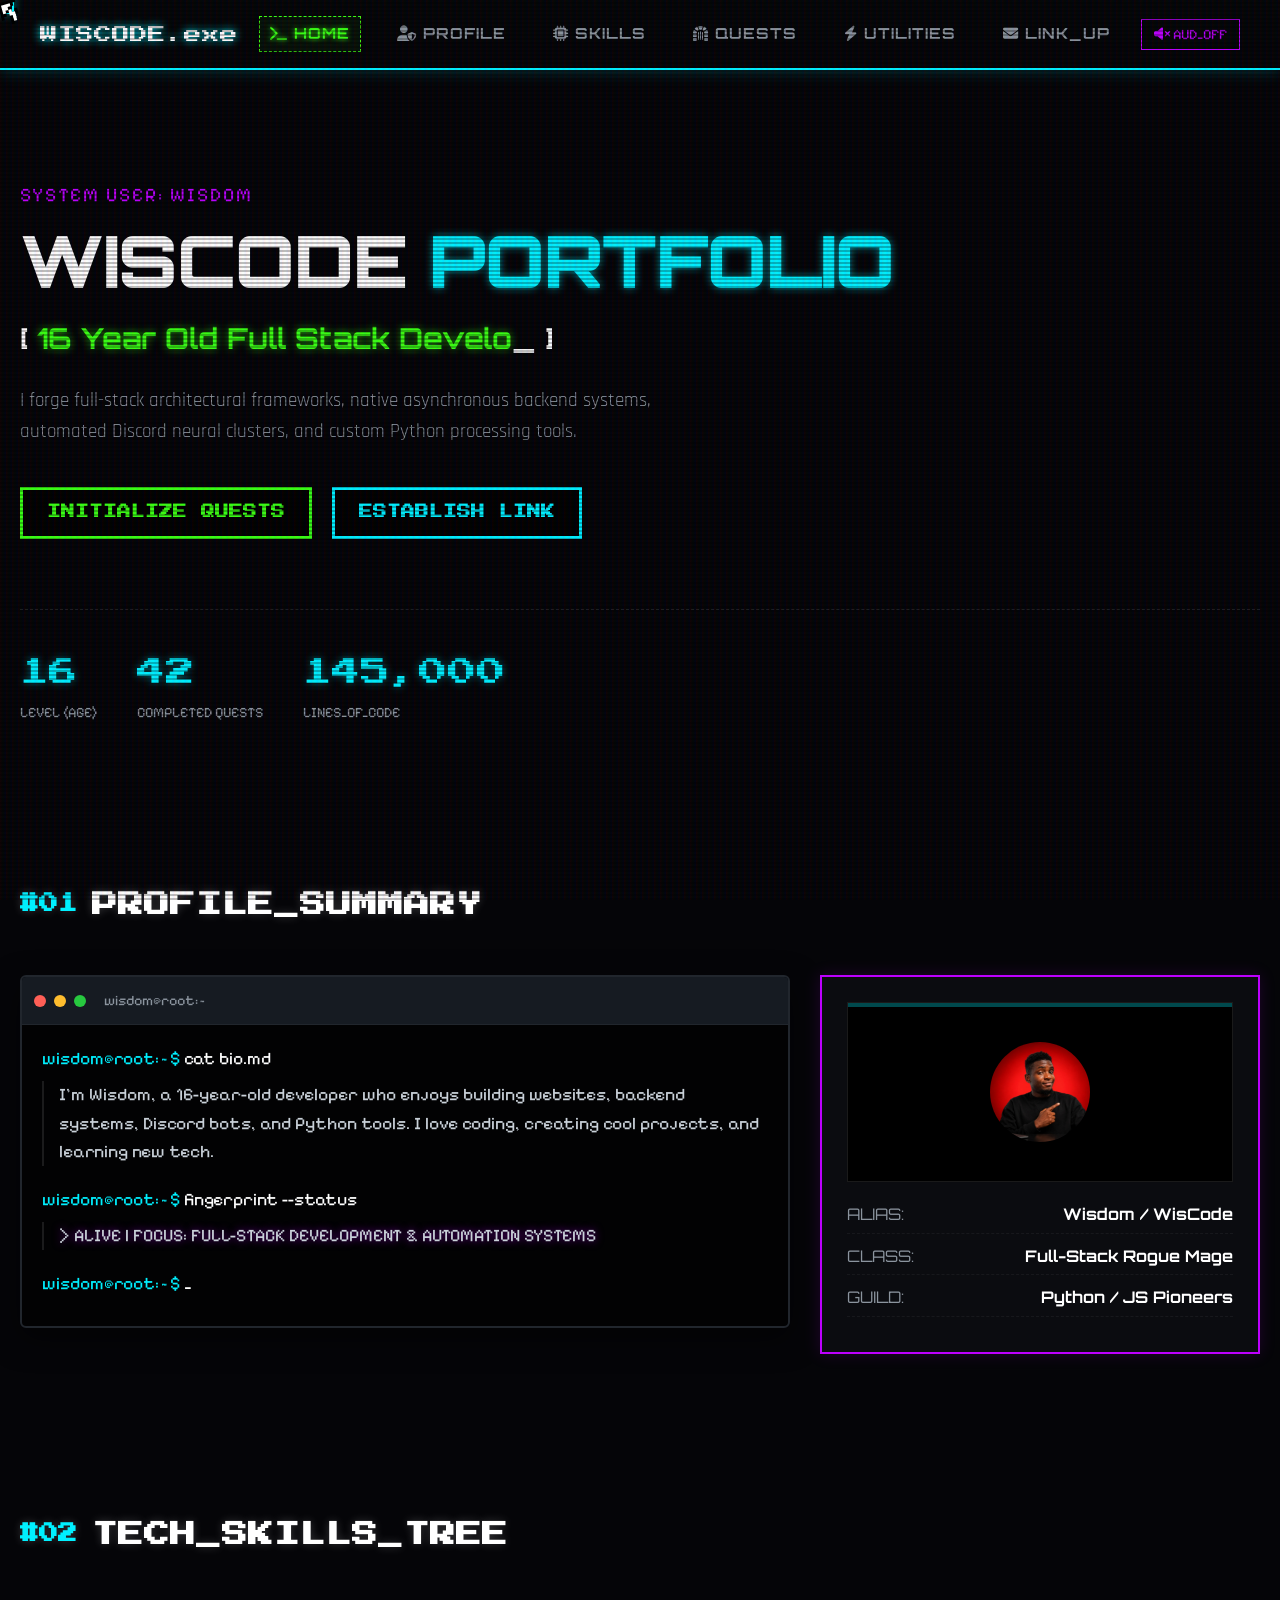
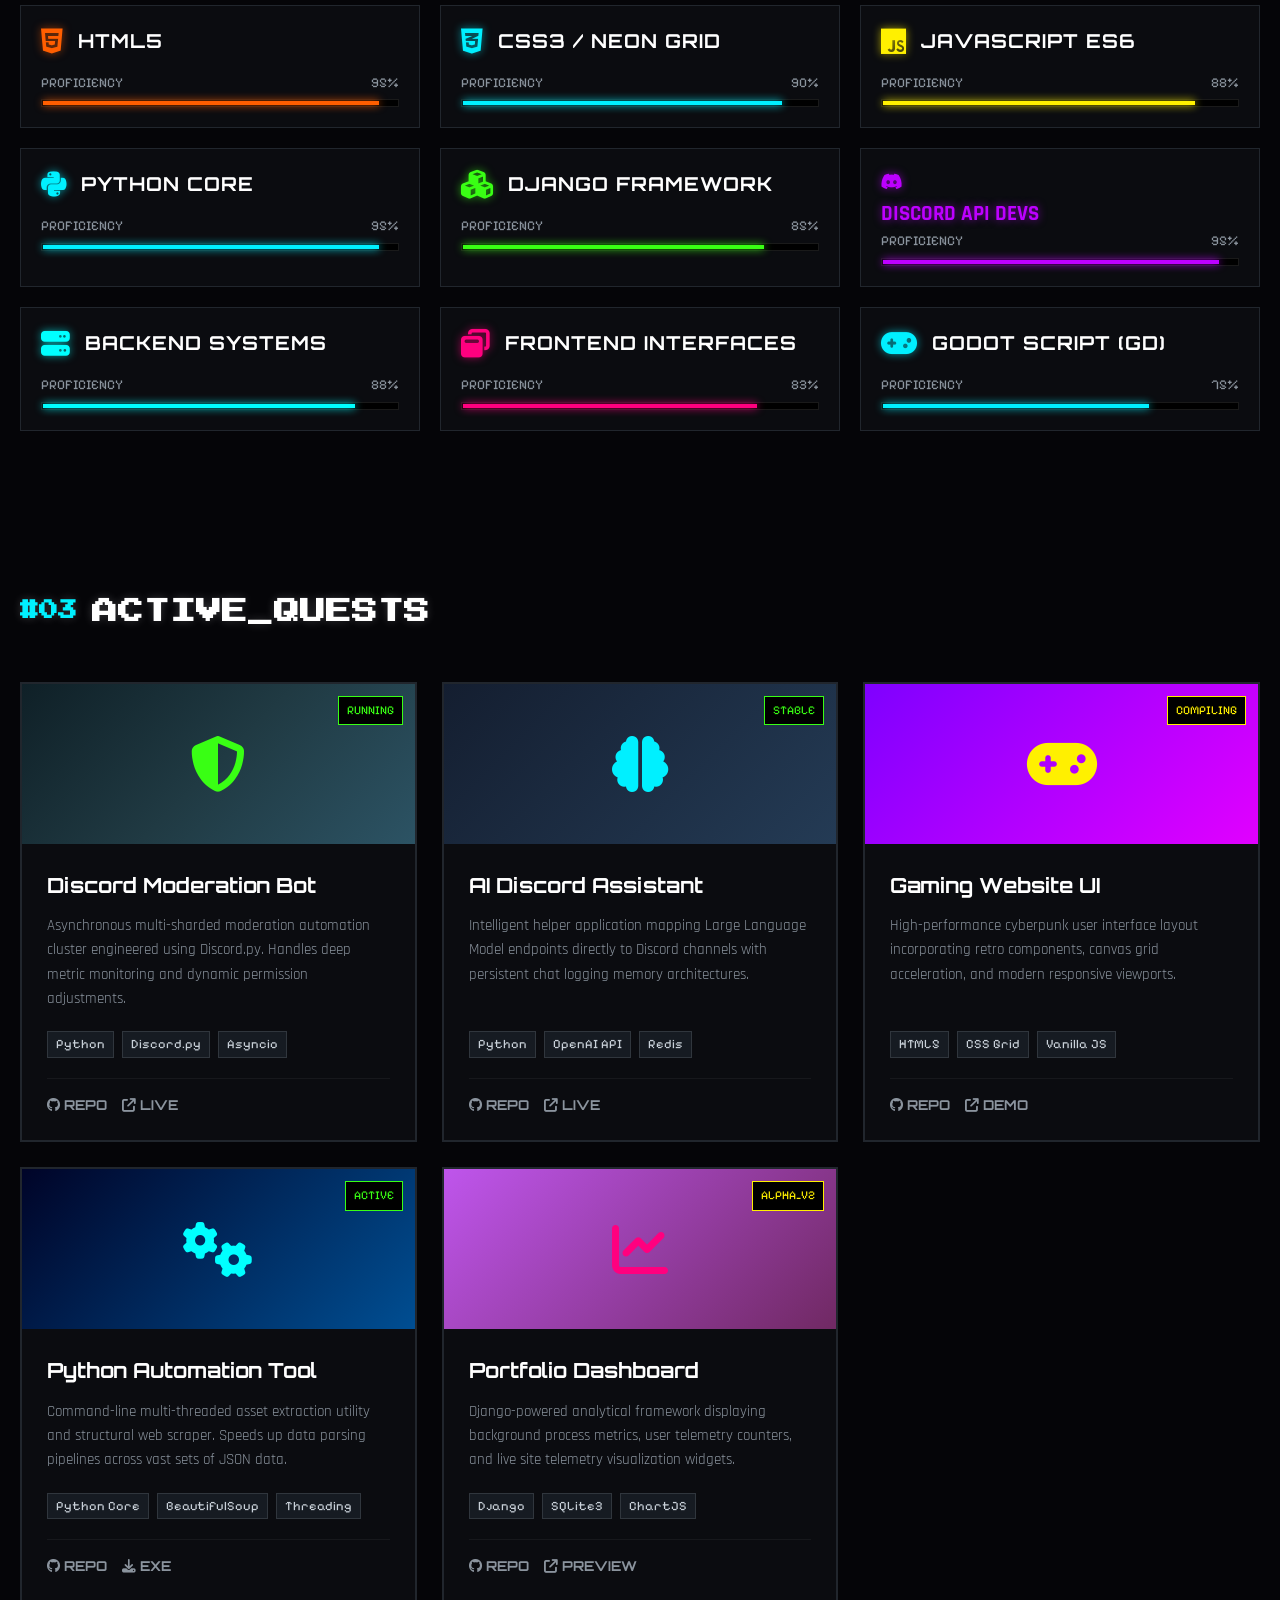
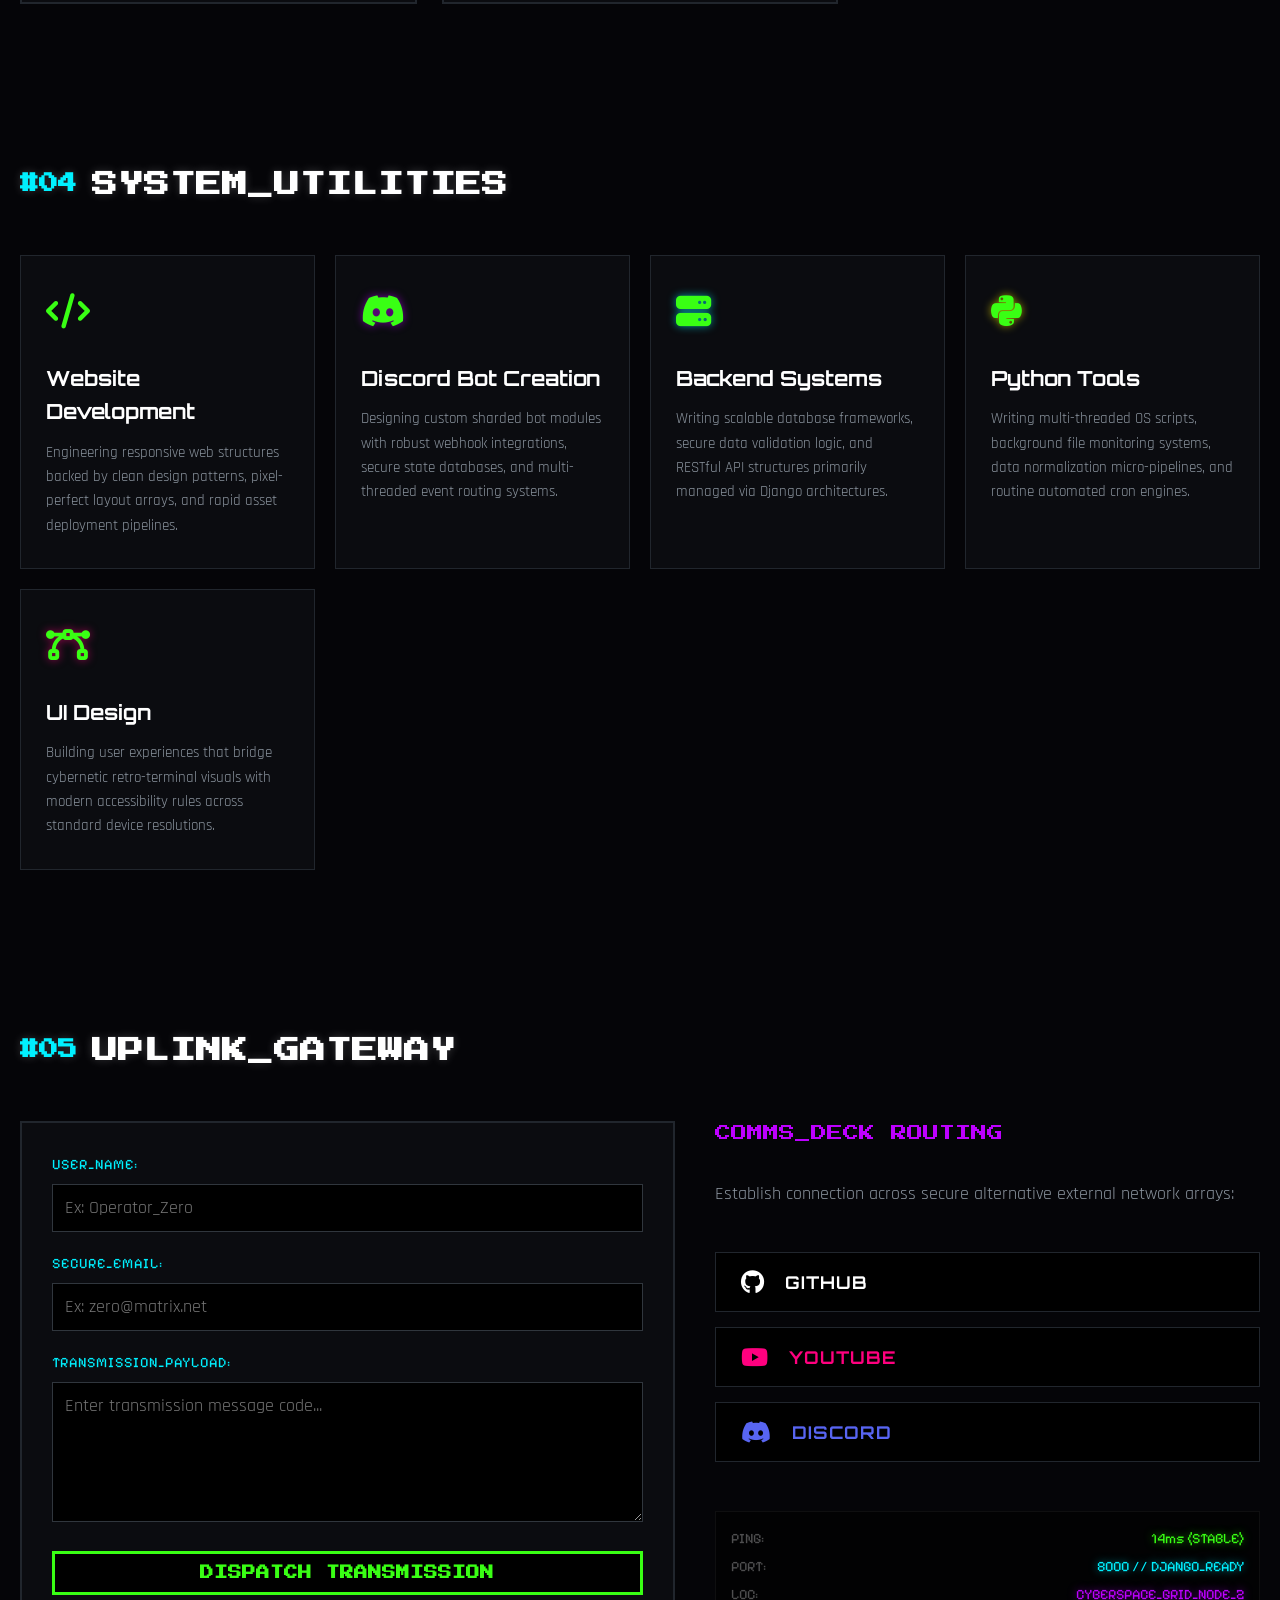
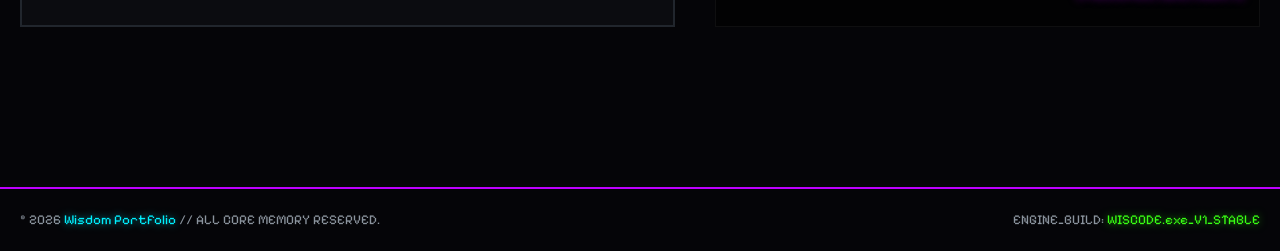
==== commit a5e3c97b: "Update index.html Add dc sever" ====
--- a/index.html
+++ b/index.html
@@ -521,7 +521,7 @@
                             class="social-neon-anchor youtube-neon-glow" title="YouTube Media Stream">
                             <i class="fa-brands fa-youtube"></i> <span class="anchor-label">YOUTUBE</span>
                         </a>
-                        <a href="https://discord.com/channels/1507503663806021794/1507503666150506738" target="_blank" class="social-neon-anchor discord-neon-glow"
+                        <a href="https://discord.gg/GDN6QGUj" target="_blank" class="social-neon-anchor discord-neon-glow"
                             title="Discord Secure Guild Server">
                             <i class="fa-brands fa-discord"></i> <span class="anchor-label">DISCORD</span>
                         </a>
